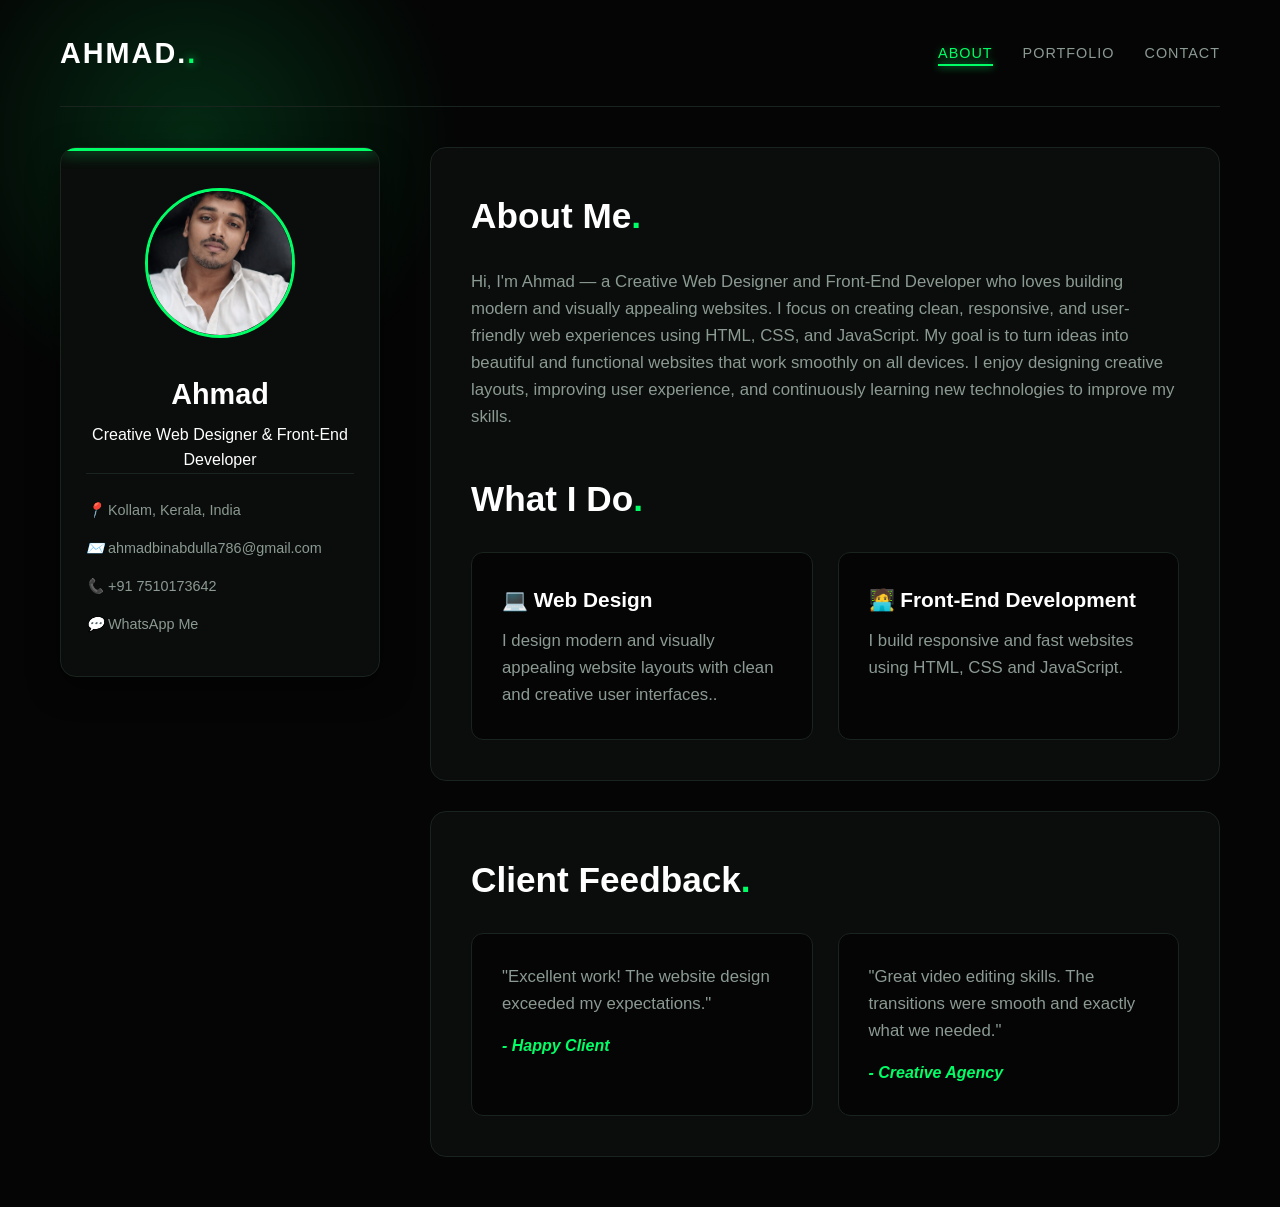
==== index.html @ 6a1d8a85 "Refactor index.html structure and content" ====
<!DOCTYPE html>
<html lang="en">
<head>
    <meta charset="UTF-8">
    <meta name="viewport" content="width=device-width, initial-scale=1.0">
    <title>Ahmadcv</title>
    <link rel="stylesheet" href="style.css">
</head>
<body>

    <div class="bg-glow"></div>

    <div class="container">
        <header class="top-bar">
            <div class="logo">
                <span class="logo-text">AHMAD.</span>
            </div>
            <nav>
                <ul class="nav-links">
                    <li><a href="#" class="tab-link active" onclick="openTab(event, 'about')">About</a></li>
                    <li><a href="#" class="tab-link" onclick="openTab(event, 'portfolio')">Portfolio</a></li>
                    <li><a href="#" class="tab-link" onclick="openTab(event, 'contact')">Contact</a></li>
                </ul>
            </nav>
        </header>

        <div class="main-layout">
            
            <aside class="left-sidebar">
                <div class="profile-card">
                    
                    <!-- പുതിയ ടോപ്പ് കണ്ടെയ്നർ (ഫോട്ടോ, പേര്, ബാഡ്ജ്, ബട്ടൺ എന്നിവ ഒന്നിച്ച്) -->
                    <div class="profile-header-flex">
                        <div class="profile-photo-shadow">
                            <img src="profile.png" alt="Muhammed Aslah" class="profile-img">
                        </div>
                        
                        <div class="profile-titles">
                            <h1>Ahmad</h1>
                            <!-- ചെറിയ കണ്ടെയ്നറിലുള്ള ജോലി വിവരണം -->
                            <span class="title-badge">Creative Web Designer & Front-End Developer</span>
                        </div>
                        
                        <!-- Mobile Toggle Button (Right Side) -->
                        <button class="toggle-contacts" onclick="toggleContacts()">
                            <span class="line"></span>
                            <span class="line"></span>
                            <span class="line"></span>
                        </button>
                    </div>

                    <div class="profile-details">
                        <div class="detail-item">
                            <i class="icon">📍</i> Kollam, Kerala, India
                        </div>
                        <div class="detail-item">
                            <i class="icon">✉️</i> <a href="mailto:ahmadbinabdulla786@gmail.com">ahmadbinabdulla786@gmail.com</a>
                        </div>
                        <div class="detail-item">
                            <i class="icon">📞</i> +91 7510173642
                        </div>
                        <div class="detail-item">
                            <i class="icon">💬</i> <a href="https://wa.me/917510173642" target="_blank">WhatsApp Me</a>
                        </div>
                    </div>
                </div>
            </aside>

            <main class="right-content">
                
                <div id="about" class="tab-content active-tab">
                    <section class="content-section">
                        <h2>About Me</h2>
                        <p>Hi, I'm Ahmad — a Creative Web Designer and Front-End Developer
who loves building modern and visually appealing websites.

I focus on creating clean, responsive, and user-friendly web
experiences using HTML, CSS, and JavaScript. My goal is to turn
ideas into beautiful and functional websites that work smoothly
on all devices.

I enjoy designing creative layouts, improving user experience,
and continuously learning new technologies to improve my skills.</p>
                        <h2 style="margin-top: 40px;">What I Do</h2>
                        <div class="grid-2">
                            <div class="card neon-border">
                                <h3>💻 Web Design</h3>
                                <p>I design modern and visually appealing website layouts
with clean and creative user interfaces..</p>
                            </div>
                            <div class="card neon-border">
                                <h3>🧑‍💻 Front-End Development</h3>
                                <p>I build responsive and fast websites using
HTML, CSS and JavaScript.</p>
                            </div>
                        </div>
                    </section>
                </div>

                <div id="portfolio" class="tab-content">
                    <section class="content-section">
                        <h2>My Projects</h2>
                        <div class="grid-2">
                            <div class="card project-card neon-border">
                                <img src="course.png" alt="CH DESIGN Preview" class="project-img">
                                <h3>IN OUT</h3>
                                <p>A complete online platform designed for selling video editing and design courses.</p>
                                <a href="https://in0ut.vercel.app" target="_blank" class="btn">View Live Project</a>
                            </div>
                            <div class="card project-card neon-border">
                                <img src="minhajwork.png" alt="Minhaj Preview" class="project-img">
                                <h3>Minhaj Portfolio</h3>
                                <p> A professional portfolio website for a visual content creator.</p>
                                <a href="https://minhajmadala.vercel.app" target="_blank" class="btn">View Live Project</a>
                            </div>
                        </div>
                    </section>
                </div>

                <div id="contact" class="tab-content">
                    <section class="content-section">
                        <h2>Let's Connect</h2>
                        <form action="https://formspree.io/f/xpqyqqza" method="POST" class="contact-form">
                            <input type="text" name="name" placeholder="Your Name" required>
                            <input type="email" name="email" placeholder="Your Email" required>
                            <textarea name="message" rows="4" placeholder="Your Message" required></textarea>
                            <button type="submit" class="submit-btn">Send Message</button>
                        </form>
                    </section>
                </div>

                <section id="testimonials" class="content-section" style="margin-top: 30px;">
                    <h2>Client Feedback</h2>
                    <div class="grid-2">
                        <div class="card dark-card">
                            <p>"Excellent work! The website design exceeded my expectations."</p>
                            <h4 class="client-name">- Happy Client</h4>
                        </div>
                        <div class="card dark-card">
                            <p>"Great video editing skills. The transitions were smooth and exactly what we needed."</p>
                            <h4 class="client-name">- Creative Agency</h4>
                        </div>
                    </div>
                </section>

            </main>
        </div>
    </div>

    <script src="script.js"></script>
</body>
</html>
---- style.css ----
:root {
    --bg-deep: #050505;        
    --bg-card: #0a0d0b;        
    --accent-green: #00ff66;   
    --accent-glow: rgba(0, 255, 102, 0.15); 
    --text-main: #ffffff;
    --text-muted: #8b9a92;     
    --border-color: #1a241e;   
}

* {
    margin: 0;
    padding: 0;
    box-sizing: border-box;
    font-family: 'Inter', 'Segoe UI', sans-serif;
}

body {
    background-color: var(--bg-deep);
    color: var(--text-main);
    line-height: 1.6;
    overflow-x: hidden;
    position: relative;
}

/* Background Ambient Glow */
.bg-glow {
    position: fixed;
    top: -20%;
    left: -10%;
    width: 50vw;
    height: 50vw;
    background: radial-gradient(circle, var(--accent-glow) 0%, transparent 60%);
    z-index: -1;
    pointer-events: none;
}

.container {
    max-width: 1200px;
    margin: auto;
    padding: 0 20px 50px;
}

/* Top Bar */
.top-bar {
    display: flex;
    justify-content: space-between;
    align-items: center;
    padding: 30px 0;
    border-bottom: 1px solid var(--border-color);
    margin-bottom: 40px;
}

.logo-text {
    font-size: 1.8rem;
    font-weight: 800;
    color: var(--text-main);
    letter-spacing: 2px;
}

.logo-text::after {
    content: '.';
    color: var(--accent-green);
    text-shadow: 0 0 10px var(--accent-green);
}

.nav-links {
    display: flex;
    gap: 30px;
    list-style: none;
}

.nav-links a {
    text-decoration: none;
    color: var(--text-muted);
    font-weight: 500;
    text-transform: uppercase;
    font-size: 0.9rem;
    letter-spacing: 1px;
    transition: all 0.3s ease;
    padding-bottom: 5px;
    position: relative;
}

.nav-links a::after {
    content: '';
    position: absolute;
    width: 0;
    height: 2px;
    bottom: 0;
    left: 0;
    background-color: var(--accent-green);
    transition: width 0.3s ease;
    box-shadow: 0 0 8px var(--accent-green);
}

.nav-links a:hover, .nav-links a.active {
    color: var(--accent-green);
    text-shadow: 0 0 8px rgba(0, 255, 102, 0.4);
}

.nav-links a.active::after {
    width: 100%;
}


.main-layout {
    display: grid;
    grid-template-columns: 320px 1fr;
    gap: 50px;
    align-items: start;
}


.left-sidebar {
    position: sticky;
    top: 30px;
}

.profile-card {
    background-color: var(--bg-card);
    padding: 40px 25px;
    border-radius: 16px;
    text-align: center;
    border: 1px solid var(--border-color);
    box-shadow: 0 10px 30px rgba(0,0,0,0.5);
    position: relative;
    overflow: hidden;
}

.profile-card::before {
    content: '';
    position: absolute;
    top: 0;
    left: 0;
    width: 100%;
    height: 3px;
    background: var(--accent-green);
    box-shadow: 0 0 15px var(--accent-green);
}

.profile-photo-shadow {
    position: relative;
    display: inline-block;
    margin-bottom: 25px;
}

.profile-photo-shadow::after {
    content: '';
    position: absolute;
    top: -5px; left: -5px; right: -5px; bottom: -5px;
    background: var(--accent-green);
    border-radius: 50%;
    z-index: -1;
    filter: blur(15px);
    opacity: 0.4;
}

.profile-img {
    width: 150px;
    height: 150px;
    border-radius: 50%;
    object-fit: cover;
    border: 3px solid var(--accent-green);
}

.profile-card h1 {
    font-size: 1.8rem;
    margin-bottom: 5px;
    color: var(--text-main);
}

.profile-card .title {
    color: var(--accent-green);
    font-size: 0.95rem;
    margin-bottom: 20px;
    letter-spacing: 1px;
}

.profile-details {
    display: flex;
    flex-direction: column;
    gap: 15px;
    font-size: 0.9rem;
    text-align: left;
    padding-top: 25px;
    border-top: 1px solid var(--border-color);
}

.detail-item {
    color: var(--text-muted);
}

.detail-item a {
    color: var(--text-muted);
    text-decoration: none;
    transition: 0.3s;
}

.detail-item a:hover {
    color: var(--accent-green);
}


.toggle-contacts {
    display: none; 
    background: transparent;
    border: 1px solid var(--border-color);
    padding: 8px 12px;
    border-radius: 8px;
    cursor: pointer;
    margin: 0 auto 10px auto;
    transition: 0.3s;
}

.toggle-contacts:hover {
    border-color: var(--accent-green);
}

.toggle-contacts .line {
    display: block;
    width: 25px;
    height: 3px;
    background-color: var(--accent-green);
    margin: 5px auto;
    transition: 0.3s;
}


.tab-content {
    display: none;
    animation: fadeSlideUp 0.6s cubic-bezier(0.16, 1, 0.3, 1);
}

.tab-content.active-tab {
    display: block;
}

@keyframes fadeSlideUp {
    from { opacity: 0; transform: translateY(20px); }
    to { opacity: 1; transform: translateY(0); }
}


.content-section {
    background-color: var(--bg-card);
    padding: 40px;
    border-radius: 16px;
    border: 1px solid var(--border-color);
}

.content-section h2 {
    font-size: 2.2rem;
    margin-bottom: 25px;
    color: var(--text-main);
}

.content-section h2::after {
    content: '.';
    color: var(--accent-green);
}

.content-section p {
    color: var(--text-muted);
    font-size: 1.05rem;
}


.grid-2 {
    display: grid;
    grid-template-columns: repeat(auto-fit, minmax(250px, 1fr));
    gap: 25px;
    margin-top: 20px;
}

.card {
    background: var(--bg-deep);
    padding: 30px;
    border-radius: 12px;
    border: 1px solid var(--border-color);
    transition: all 0.4s ease;
    position: relative;
}

.card:hover {
    transform: translateY(-5px);
    border-color: var(--accent-green);
    box-shadow: 0 10px 20px rgba(0, 255, 102, 0.05);
}

.card h3 {
    margin-bottom: 12px;
    color: var(--text-main);
    font-size: 1.3rem;
}

.btn {
    display: inline-block;
    margin-top: 20px;
    padding: 10px 20px;
    background: transparent;
    border: 1px solid var(--accent-green);
    color: var(--accent-green);
    text-decoration: none;
    border-radius: 4px;
    font-size: 0.9rem;
    font-weight: 600;
    text-transform: uppercase;
    transition: 0.3s;
}

.btn:hover {
    background: var(--accent-green);
    color: var(--bg-deep);
    box-shadow: 0 0 15px rgba(0, 255, 102, 0.4);
}

.client-name {
    margin-top: 15px;
    color: var(--accent-green);
    font-style: italic;
}


.contact-form input, .contact-form textarea {
    width: 100%;
    padding: 16px;
    margin-bottom: 20px;
    background: var(--bg-deep);
    border: 1px solid var(--border-color);
    color: var(--text-main);
    border-radius: 8px;
    outline: none;
    transition: 0.3s;
}

.contact-form input:focus, .contact-form textarea:focus {
    border-color: var(--accent-green);
    box-shadow: 0 0 10px rgba(0, 255, 102, 0.1);
}

.submit-btn {
    padding: 15px 30px;
    background: var(--accent-green);
    color: var(--bg-deep);
    border: none;
    border-radius: 4px;
    cursor: pointer;
    font-weight: 700;
    font-size: 1rem;
    text-transform: uppercase;
    transition: 0.3s;
}

.submit-btn:hover {
    background: #00d656;
    box-shadow: 0 0 20px rgba(0, 255, 102, 0.5);
}


.project-img {
    width: 100%;
    height: 200px;
    object-fit: cover; 
    border-radius: 8px; 
    margin-bottom: 15px;
    border: 1px solid var(--border-color);
    transition: transform 0.4s ease;
}

.project-card:hover .project-img {
    transform: scale(1.03);
}

.project-card {
    overflow: hidden;
}



@media (max-width: 900px) {
    .main-layout {
        grid-template-columns: 1fr; 
    }
    
    .left-sidebar {
        position: relative;
        top: 0;
        margin-bottom: 20px;
    }
    
    .top-bar {
        flex-direction: column;
        gap: 20px;
        text-align: center;
    }
    
    .nav-links {
        flex-wrap: wrap;
        justify-content: center;
        gap: 20px;
    }

    
    .toggle-contacts {
        display: block;
    }

    .profile-details {
        max-height: 0;
        overflow: hidden;
        opacity: 0;
        padding-top: 0;
        border-top: none;
        transition: all 0.5s ease-in-out;
    }

    .profile-details.show-details {
        max-height: 400px; 
        opacity: 1;
        padding-top: 25px;
        border-top: 1px solid var(--border-color);
    }
}

@media (max-width: 600px) {
    .container {
        padding: 0 15px 30px; 
    }

    .content-section {
        padding: 25px 20px; 
    }

    .content-section h2 {
        font-size: 1.8rem; 
    }

    .profile-card {
        padding: 30px 20px;
    }

    .profile-img {
        width: 120px; 
        height: 120px;
    }

    .card {
        padding: 20px; 
    }
    
    .submit-btn {
        width: 100%; 
    }
}
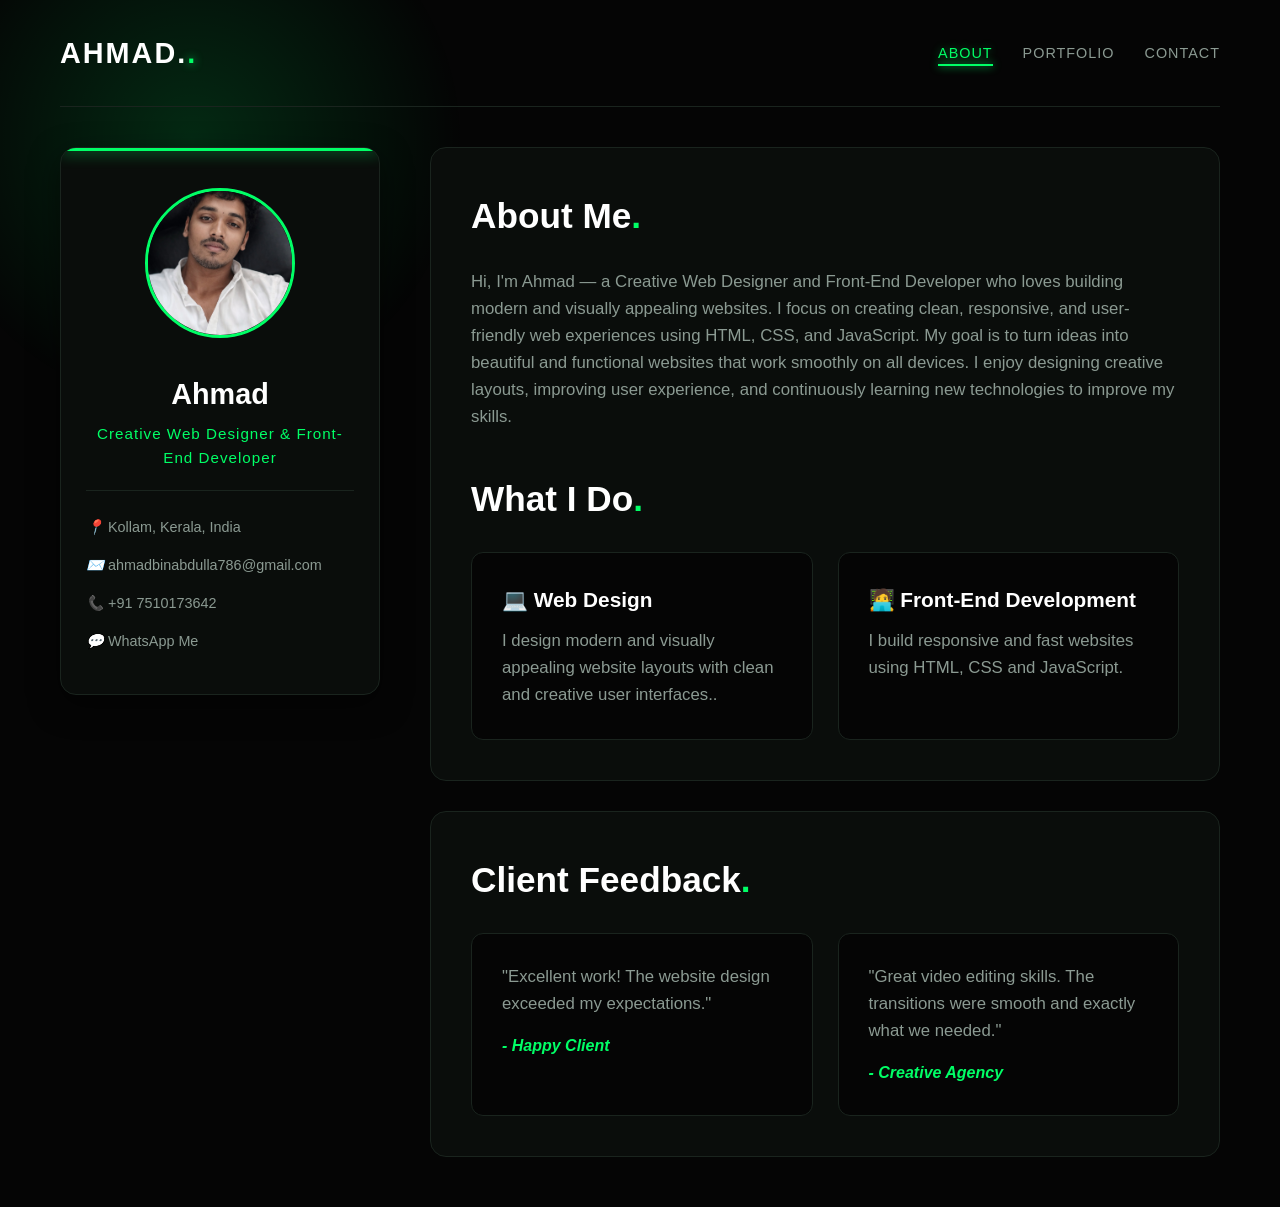
==== commit 6c997b33: "Update index.html" ====
--- a/index.html
+++ b/index.html
@@ -41,11 +41,9 @@
                             <span class="title-badge">Creative Web Designer & Front-End Developer</span>
                         </div>
                         
-                        <!-- Mobile Toggle Button (Right Side) -->
+                        <!-- Mobile Toggle Button (Arrow Icon) -->
                         <button class="toggle-contacts" onclick="toggleContacts()">
-                            <span class="line"></span>
-                            <span class="line"></span>
-                            <span class="line"></span>
+                            <span class="arrow">❯</span>
                         </button>
                     </div>
 
--- a/style.css
+++ b/style.css
@@ -1,4 +1,3 @@
-
 :root {
     --bg-deep: #050505;        
     --bg-card: #0a0d0b;        
@@ -104,14 +103,12 @@
     width: 100%;
 }
 
-
 .main-layout {
     display: grid;
     grid-template-columns: 320px 1fr;
     gap: 50px;
     align-items: start;
 }
-
 
 .left-sidebar {
     position: sticky;
@@ -140,6 +137,13 @@
     box-shadow: 0 0 15px var(--accent-green);
 }
 
+/* Desktop Flex Layout for Profile Header */
+.profile-header-flex {
+    display: flex;
+    flex-direction: column;
+    align-items: center;
+}
+
 .profile-photo-shadow {
     position: relative;
     display: inline-block;
@@ -165,17 +169,19 @@
     border: 3px solid var(--accent-green);
 }
 
-.profile-card h1 {
+.profile-titles h1 {
     font-size: 1.8rem;
     margin-bottom: 5px;
     color: var(--text-main);
 }
 
-.profile-card .title {
+/* Desktop Badge Style */
+.title-badge {
     color: var(--accent-green);
     font-size: 0.95rem;
     margin-bottom: 20px;
     letter-spacing: 1px;
+    display: block;
 }
 
 .profile-details {
@@ -202,7 +208,7 @@
     color: var(--accent-green);
 }
 
-
+/* Toggle Button - Hidden on Desktop */
 .toggle-contacts {
     display: none; 
     background: transparent;
@@ -223,10 +229,9 @@
     width: 25px;
     height: 3px;
     background-color: var(--accent-green);
-    margin: 5px auto;
+    margin: 4px auto;
     transition: 0.3s;
 }
-
 
 .tab-content {
     display: none;
@@ -241,7 +246,6 @@
     from { opacity: 0; transform: translateY(20px); }
     to { opacity: 1; transform: translateY(0); }
 }
-
 
 .content-section {
     background-color: var(--bg-card);
@@ -265,7 +269,6 @@
     color: var(--text-muted);
     font-size: 1.05rem;
 }
-
 
 .grid-2 {
     display: grid;
@@ -321,7 +324,6 @@
     color: var(--accent-green);
     font-style: italic;
 }
-
 
 .contact-form input, .contact-form textarea {
     width: 100%;
@@ -358,7 +360,6 @@
     box-shadow: 0 0 20px rgba(0, 255, 102, 0.5);
 }
 
-
 .project-img {
     width: 100%;
     height: 200px;
@@ -377,34 +378,113 @@
     overflow: hidden;
 }
 
-
+/* =========================================
+   📱 APP-LIKE MOBILE RESPONSIVE DESIGN
+   ========================================= */
 
 @media (max-width: 900px) {
+    
+    /* 1. ലോഗോ ഹൈഡ് ചെയ്യുക */
+    .top-bar .logo {
+        display: none; 
+    }
+    .top-bar {
+        padding: 0;
+        margin: 0;
+        border: none;
+    }
+
+    /* 2. നാവിഗേഷൻ മെനു സ്ക്രീനിന്റെ ഏറ്റവും താഴേക്ക് മാറ്റുക (Bottom App Bar) */
+    .nav-links {
+        position: fixed;
+        bottom: 0;
+        left: 0;
+        width: 100%;
+        background-color: rgba(10, 13, 11, 0.95); /* Semi-transparent background */
+        display: flex;
+        justify-content: space-around;
+        padding: 15px 10px;
+        margin: 0;
+        border-top: 1px solid var(--border-color);
+        box-shadow: 0 -5px 20px rgba(0,0,0,0.5);
+        z-index: 1000;
+        backdrop-filter: blur(10px);
+    }
+    
+    /* താഴെ മെനു വരുന്നത് കൊണ്ട് കണ്ടന്റിന് താഴെ ഗ്യാപ്പ് കൊടുക്കുന്നു */
+    body {
+        padding-bottom: 80px; 
+    }
+
     .main-layout {
         grid-template-columns: 1fr; 
+        gap: 20px;
     }
     
     .left-sidebar {
         position: relative;
         top: 0;
-        margin-bottom: 20px;
-    }
-    
-    .top-bar {
+    }
+
+    /* 3. പ്രൊഫൈൽ കാർഡ് മുകളിലെ ഒറ്റ കണ്ടെയ്നറായി മാറ്റുന്നു */
+    .profile-card {
+        padding: 15px;
+        margin-top: 15px;
+        border-radius: 12px;
+    }
+
+    /* ഫോട്ടോ, പേര്, ബട്ടൺ എന്നിവ ഒരൊറ്റ വരിയിൽ (Row) */
+    .profile-header-flex {
+        flex-direction: row;
+        justify-content: space-between;
+        align-items: center;
+        width: 100%;
+        text-align: left;
+    }
+
+    /* ഫോട്ടോ ഇടത് വശത്ത് ഒതുക്കാൻ */
+    .profile-photo-shadow {
+        margin-bottom: 0;
+        flex-shrink: 0;
+    }
+
+    .profile-img {
+        width: 60px; /* ചെറിയ ഫോട്ടോ */
+        height: 60px;
+        border-width: 2px;
+    }
+
+    /* പേരും ബാഡ്ജും നടുവിൽ കൊടുക്കാൻ */
+    .profile-titles {
+        flex-grow: 1;
+        padding: 0 15px;
+    }
+
+    .profile-titles h1 {
+        font-size: 1.2rem;
+        margin-bottom: 3px;
+    }
+
+    /* 4. ചെറിയ കണ്ടെയ്നറിലുള്ള ജോലി വിവരണം (Badge Box) */
+    .title-badge {
+        font-size: 0.65rem;
+        background: rgba(0, 255, 102, 0.1); /* ചെറിയ ബാക്ക്ഗ്രൗണ്ട് */
+        border: 1px solid rgba(0, 255, 102, 0.4);
+        padding: 4px 8px;
+        border-radius: 6px;
+        margin-bottom: 0;
+        display: inline-block;
+        line-height: 1.3;
+        color: var(--accent-green);
+    }
+
+    .toggle-contacts {
+        display: flex; 
         flex-direction: column;
-        gap: 20px;
-        text-align: center;
-    }
-    
-    .nav-links {
-        flex-wrap: wrap;
         justify-content: center;
-        gap: 20px;
-    }
-
-    
-    .toggle-contacts {
-        display: block;
+        align-items: center;
+        margin: 0;
+        flex-shrink: 0;
     }
 
     .profile-details {
@@ -419,8 +499,30 @@
     .profile-details.show-details {
         max-height: 400px; 
         opacity: 1;
-        padding-top: 25px;
+        padding-top: 20px;
+        margin-top: 15px;
         border-top: 1px solid var(--border-color);
+    }
+
+    
+    #portfolio .grid-2 {
+        display: flex;
+        flex-wrap: nowrap;
+        overflow-x: auto;
+        scroll-snap-type: x mandatory;
+        padding-bottom: 15px;
+        gap: 15px;
+        scrollbar-width: none; 
+    }
+    
+    #portfolio .grid-2::-webkit-scrollbar {
+        display: none; 
+    }
+    
+    #portfolio .card.project-card {
+        flex: 0 0 85%; 
+        scroll-snap-align: center;
+        margin: 0; 
     }
 }
 
@@ -428,29 +530,10 @@
     .container {
         padding: 0 15px 30px; 
     }
-
     .content-section {
         padding: 25px 20px; 
     }
-
     .content-section h2 {
         font-size: 1.8rem; 
     }
-
-    .profile-card {
-        padding: 30px 20px;
-    }
-
-    .profile-img {
-        width: 120px; 
-        height: 120px;
-    }
-
-    .card {
-        padding: 20px; 
-    }
-    
-    .submit-btn {
-        width: 100%; 
-    }
-}+}
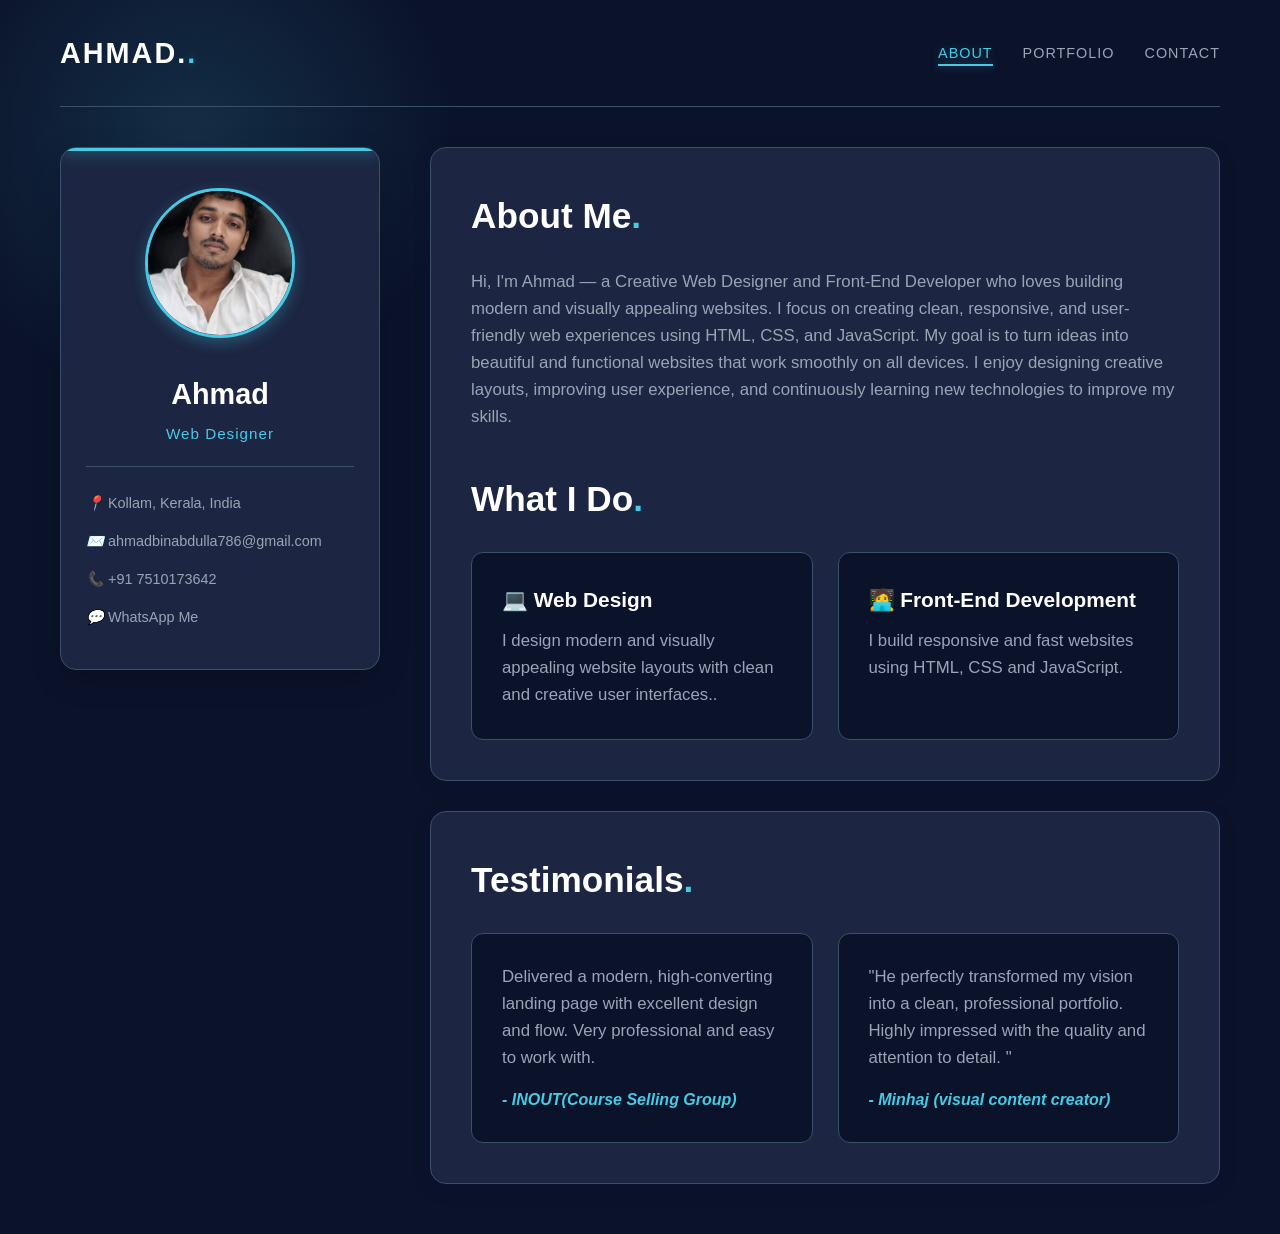
==== commit 01a93c80: "Fix HTML structure and update testimonials section" ====
--- a/index.html
+++ b/index.html
@@ -29,7 +29,6 @@
             <aside class="left-sidebar">
                 <div class="profile-card">
                     
-                    <!-- പുതിയ ടോപ്പ് കണ്ടെയ്നർ (ഫോട്ടോ, പേര്, ബാഡ്ജ്, ബട്ടൺ എന്നിവ ഒന്നിച്ച്) -->
                     <div class="profile-header-flex">
                         <div class="profile-photo-shadow">
                             <img src="profile.png" alt="Muhammed Aslah" class="profile-img">
@@ -37,11 +36,11 @@
                         
                         <div class="profile-titles">
                             <h1>Ahmad</h1>
-                            <!-- ചെറിയ കണ്ടെയ്നറിലുള്ള ജോലി വിവരണം -->
-                            <span class="title-badge">Creative Web Designer & Front-End Developer</span>
+                            
+                            <span class="title-badge"> Web Designer</span>
                         </div>
                         
-                        <!-- Mobile Toggle Button (Arrow Icon) -->
+                        
                         <button class="toggle-contacts" onclick="toggleContacts()">
                             <span class="arrow">❯</span>
                         </button>
@@ -128,15 +127,17 @@
                 </div>
 
                 <section id="testimonials" class="content-section" style="margin-top: 30px;">
-                    <h2>Client Feedback</h2>
+                    <h2>Testimonials</h2>
                     <div class="grid-2">
                         <div class="card dark-card">
-                            <p>"Excellent work! The website design exceeded my expectations."</p>
-                            <h4 class="client-name">- Happy Client</h4>
+                            <p> Delivered a modern, high-converting landing page with excellent design and flow. Very professional and easy to work with.
+</p>
+                            <h4 class="client-name">- INOUT(Course Selling Group) </h4>
                         </div>
                         <div class="card dark-card">
-                            <p>"Great video editing skills. The transitions were smooth and exactly what we needed."</p>
-                            <h4 class="client-name">- Creative Agency</h4>
+                            <p>"He perfectly transformed my vision into a clean, professional portfolio. Highly impressed with the quality and attention to detail.
+"</p>
+                            <h4 class="client-name">- Minhaj (visual content creator)</h4>
                         </div>
                     </div>
                 </section>
--- a/style.css
+++ b/style.css
@@ -1,11 +1,12 @@
+/* Premium Midnight Blue & Aqua Theme */
 :root {
-    --bg-deep: #050505;        
-    --bg-card: #0a0d0b;        
-    --accent-green: #00ff66;   
-    --accent-glow: rgba(0, 255, 102, 0.15); 
-    --text-main: #ffffff;
-    --text-muted: #8b9a92;     
-    --border-color: #1a241e;   
+    --bg-deep: #0B132B;        /* Very Dark Blue Background */
+    --bg-card: #1C2541;        /* Slightly lighter blue for cards */
+    --accent-color: #48CAE4;   /* Bright Aqua Blue for highlights */
+    --accent-glow: rgba(72, 202, 228, 0.15); /* Soft Aqua Glow */
+    --text-main: #FFFFFF;      /* Pure White Text */
+    --text-muted: #9BA4B5;     /* Lighter Blue-Grey for paragraphs */
+    --border-color: #3A506B;   /* Professional Blue Border */
 }
 
 * {
@@ -60,8 +61,8 @@
 
 .logo-text::after {
     content: '.';
-    color: var(--accent-green);
-    text-shadow: 0 0 10px var(--accent-green);
+    color: var(--accent-color);
+    text-shadow: 0 0 10px rgba(72, 202, 228, 0.4);
 }
 
 .nav-links {
@@ -89,14 +90,14 @@
     height: 2px;
     bottom: 0;
     left: 0;
-    background-color: var(--accent-green);
+    background-color: var(--accent-color);
     transition: width 0.3s ease;
-    box-shadow: 0 0 8px var(--accent-green);
+    box-shadow: 0 0 8px rgba(72, 202, 228, 0.5);
 }
 
 .nav-links a:hover, .nav-links a.active {
-    color: var(--accent-green);
-    text-shadow: 0 0 8px rgba(0, 255, 102, 0.4);
+    color: var(--accent-color);
+    text-shadow: 0 0 8px rgba(72, 202, 228, 0.3);
 }
 
 .nav-links a.active::after {
@@ -121,7 +122,7 @@
     border-radius: 16px;
     text-align: center;
     border: 1px solid var(--border-color);
-    box-shadow: 0 10px 30px rgba(0,0,0,0.5);
+    box-shadow: 0 10px 30px rgba(0,0,0,0.2); 
     position: relative;
     overflow: hidden;
 }
@@ -133,8 +134,8 @@
     left: 0;
     width: 100%;
     height: 3px;
-    background: var(--accent-green);
-    box-shadow: 0 0 15px var(--accent-green);
+    background: var(--accent-color);
+    box-shadow: 0 0 15px var(--accent-color);
 }
 
 /* Desktop Flex Layout for Profile Header */
@@ -154,11 +155,11 @@
     content: '';
     position: absolute;
     top: -5px; left: -5px; right: -5px; bottom: -5px;
-    background: var(--accent-green);
+    background: var(--accent-color);
     border-radius: 50%;
     z-index: -1;
     filter: blur(15px);
-    opacity: 0.4;
+    opacity: 0.3;
 }
 
 .profile-img {
@@ -166,7 +167,8 @@
     height: 150px;
     border-radius: 50%;
     object-fit: cover;
-    border: 3px solid var(--accent-green);
+    border: 3px solid var(--accent-color); 
+    box-shadow: 0 5px 15px rgba(72, 202, 228, 0.3);
 }
 
 .profile-titles h1 {
@@ -177,11 +179,12 @@
 
 /* Desktop Badge Style */
 .title-badge {
-    color: var(--accent-green);
+    color: var(--accent-color);
     font-size: 0.95rem;
     margin-bottom: 20px;
     letter-spacing: 1px;
     display: block;
+    font-weight: 500;
 }
 
 .profile-details {
@@ -205,13 +208,13 @@
 }
 
 .detail-item a:hover {
-    color: var(--accent-green);
+    color: var(--accent-color);
 }
 
 /* Toggle Button - Hidden on Desktop */
 .toggle-contacts {
     display: none; 
-    background: transparent;
+    background: var(--bg-deep);
     border: 1px solid var(--border-color);
     padding: 8px 12px;
     border-radius: 8px;
@@ -221,16 +224,24 @@
 }
 
 .toggle-contacts:hover {
-    border-color: var(--accent-green);
-}
-
-.toggle-contacts .line {
+    border-color: var(--accent-color);
+    background: var(--bg-card);
+}
+
+/* Arrow Icon Design */
+.toggle-contacts .arrow {
+    color: var(--accent-color);
+    font-size: 1.2rem;
+    font-weight: bold;
     display: block;
-    width: 25px;
-    height: 3px;
-    background-color: var(--accent-green);
-    margin: 4px auto;
-    transition: 0.3s;
+    line-height: 1;
+    transition: transform 0.3s ease; 
+}
+
+/* Arrow rotation on toggle */
+.profile-details.show-details ~ * .arrow, 
+.profile-card:has(.show-details) .arrow {
+    transform: rotate(90deg);
 }
 
 .tab-content {
@@ -252,6 +263,7 @@
     padding: 40px;
     border-radius: 16px;
     border: 1px solid var(--border-color);
+    box-shadow: 0 5px 20px rgba(0,0,0,0.1);
 }
 
 .content-section h2 {
@@ -262,7 +274,7 @@
 
 .content-section h2::after {
     content: '.';
-    color: var(--accent-green);
+    color: var(--accent-color);
 }
 
 .content-section p {
@@ -288,8 +300,8 @@
 
 .card:hover {
     transform: translateY(-5px);
-    border-color: var(--accent-green);
-    box-shadow: 0 10px 20px rgba(0, 255, 102, 0.05);
+    border-color: var(--accent-color);
+    box-shadow: 0 10px 20px rgba(72, 202, 228, 0.1); 
 }
 
 .card h3 {
@@ -303,8 +315,8 @@
     margin-top: 20px;
     padding: 10px 20px;
     background: transparent;
-    border: 1px solid var(--accent-green);
-    color: var(--accent-green);
+    border: 1px solid var(--accent-color);
+    color: var(--accent-color);
     text-decoration: none;
     border-radius: 4px;
     font-size: 0.9rem;
@@ -314,14 +326,14 @@
 }
 
 .btn:hover {
-    background: var(--accent-green);
-    color: var(--bg-deep);
-    box-shadow: 0 0 15px rgba(0, 255, 102, 0.4);
+    background: var(--accent-color);
+    color: var(--bg-deep); 
+    box-shadow: 0 5px 15px rgba(72, 202, 228, 0.4);
 }
 
 .client-name {
     margin-top: 15px;
-    color: var(--accent-green);
+    color: var(--accent-color);
     font-style: italic;
 }
 
@@ -338,13 +350,17 @@
 }
 
 .contact-form input:focus, .contact-form textarea:focus {
-    border-color: var(--accent-green);
-    box-shadow: 0 0 10px rgba(0, 255, 102, 0.1);
+    border-color: var(--accent-color);
+    box-shadow: 0 0 0 3px rgba(72, 202, 228, 0.15); 
+}
+
+.contact-form input::placeholder, .contact-form textarea::placeholder {
+    color: #6c7a9c; 
 }
 
 .submit-btn {
     padding: 15px 30px;
-    background: var(--accent-green);
+    background: var(--accent-color);
     color: var(--bg-deep);
     border: none;
     border-radius: 4px;
@@ -356,8 +372,8 @@
 }
 
 .submit-btn:hover {
-    background: #00d656;
-    box-shadow: 0 0 20px rgba(0, 255, 102, 0.5);
+    background: #3ab2c9; 
+    box-shadow: 0 5px 15px rgba(72, 202, 228, 0.4);
 }
 
 .project-img {
@@ -384,7 +400,6 @@
 
 @media (max-width: 900px) {
     
-    /* 1. ലോഗോ ഹൈഡ് ചെയ്യുക */
     .top-bar .logo {
         display: none; 
     }
@@ -394,24 +409,23 @@
         border: none;
     }
 
-    /* 2. നാവിഗേഷൻ മെനു സ്ക്രീനിന്റെ ഏറ്റവും താഴേക്ക് മാറ്റുക (Bottom App Bar) */
+    /* Mobile Bottom Nav - Dark Blue Background */
     .nav-links {
         position: fixed;
         bottom: 0;
         left: 0;
         width: 100%;
-        background-color: rgba(10, 13, 11, 0.95); /* Semi-transparent background */
+        background-color: rgba(11, 19, 43, 0.95); 
         display: flex;
         justify-content: space-around;
         padding: 15px 10px;
         margin: 0;
         border-top: 1px solid var(--border-color);
-        box-shadow: 0 -5px 20px rgba(0,0,0,0.5);
+        box-shadow: 0 -5px 20px rgba(0,0,0,0.2); 
         z-index: 1000;
         backdrop-filter: blur(10px);
     }
     
-    /* താഴെ മെനു വരുന്നത് കൊണ്ട് കണ്ടന്റിന് താഴെ ഗ്യാപ്പ് കൊടുക്കുന്നു */
     body {
         padding-bottom: 80px; 
     }
@@ -426,14 +440,12 @@
         top: 0;
     }
 
-    /* 3. പ്രൊഫൈൽ കാർഡ് മുകളിലെ ഒറ്റ കണ്ടെയ്നറായി മാറ്റുന്നു */
     .profile-card {
         padding: 15px;
         margin-top: 15px;
         border-radius: 12px;
     }
 
-    /* ഫോട്ടോ, പേര്, ബട്ടൺ എന്നിവ ഒരൊറ്റ വരിയിൽ (Row) */
     .profile-header-flex {
         flex-direction: row;
         justify-content: space-between;
@@ -442,19 +454,17 @@
         text-align: left;
     }
 
-    /* ഫോട്ടോ ഇടത് വശത്ത് ഒതുക്കാൻ */
     .profile-photo-shadow {
         margin-bottom: 0;
         flex-shrink: 0;
     }
 
     .profile-img {
-        width: 60px; /* ചെറിയ ഫോട്ടോ */
+        width: 60px; 
         height: 60px;
         border-width: 2px;
     }
 
-    /* പേരും ബാഡ്ജും നടുവിൽ കൊടുക്കാൻ */
     .profile-titles {
         flex-grow: 1;
         padding: 0 15px;
@@ -465,17 +475,18 @@
         margin-bottom: 3px;
     }
 
-    /* 4. ചെറിയ കണ്ടെയ്നറിലുള്ള ജോലി വിവരണം (Badge Box) */
+    /* Small badge for dark theme */
     .title-badge {
         font-size: 0.65rem;
-        background: rgba(0, 255, 102, 0.1); /* ചെറിയ ബാക്ക്ഗ്രൗണ്ട് */
-        border: 1px solid rgba(0, 255, 102, 0.4);
+        background: rgba(72, 202, 228, 0.1); 
+        border: 1px solid rgba(72, 202, 228, 0.3);
         padding: 4px 8px;
         border-radius: 6px;
         margin-bottom: 0;
         display: inline-block;
         line-height: 1.3;
-        color: var(--accent-green);
+        color: var(--accent-color);
+        font-weight: 600;
     }
 
     .toggle-contacts {
@@ -485,6 +496,7 @@
         align-items: center;
         margin: 0;
         flex-shrink: 0;
+        padding: 8px 15px; 
     }
 
     .profile-details {
@@ -504,7 +516,7 @@
         border-top: 1px solid var(--border-color);
     }
 
-    
+    /* HORIZONTAL SCROLL FOR PROJECTS */
     #portfolio .grid-2 {
         display: flex;
         flex-wrap: nowrap;
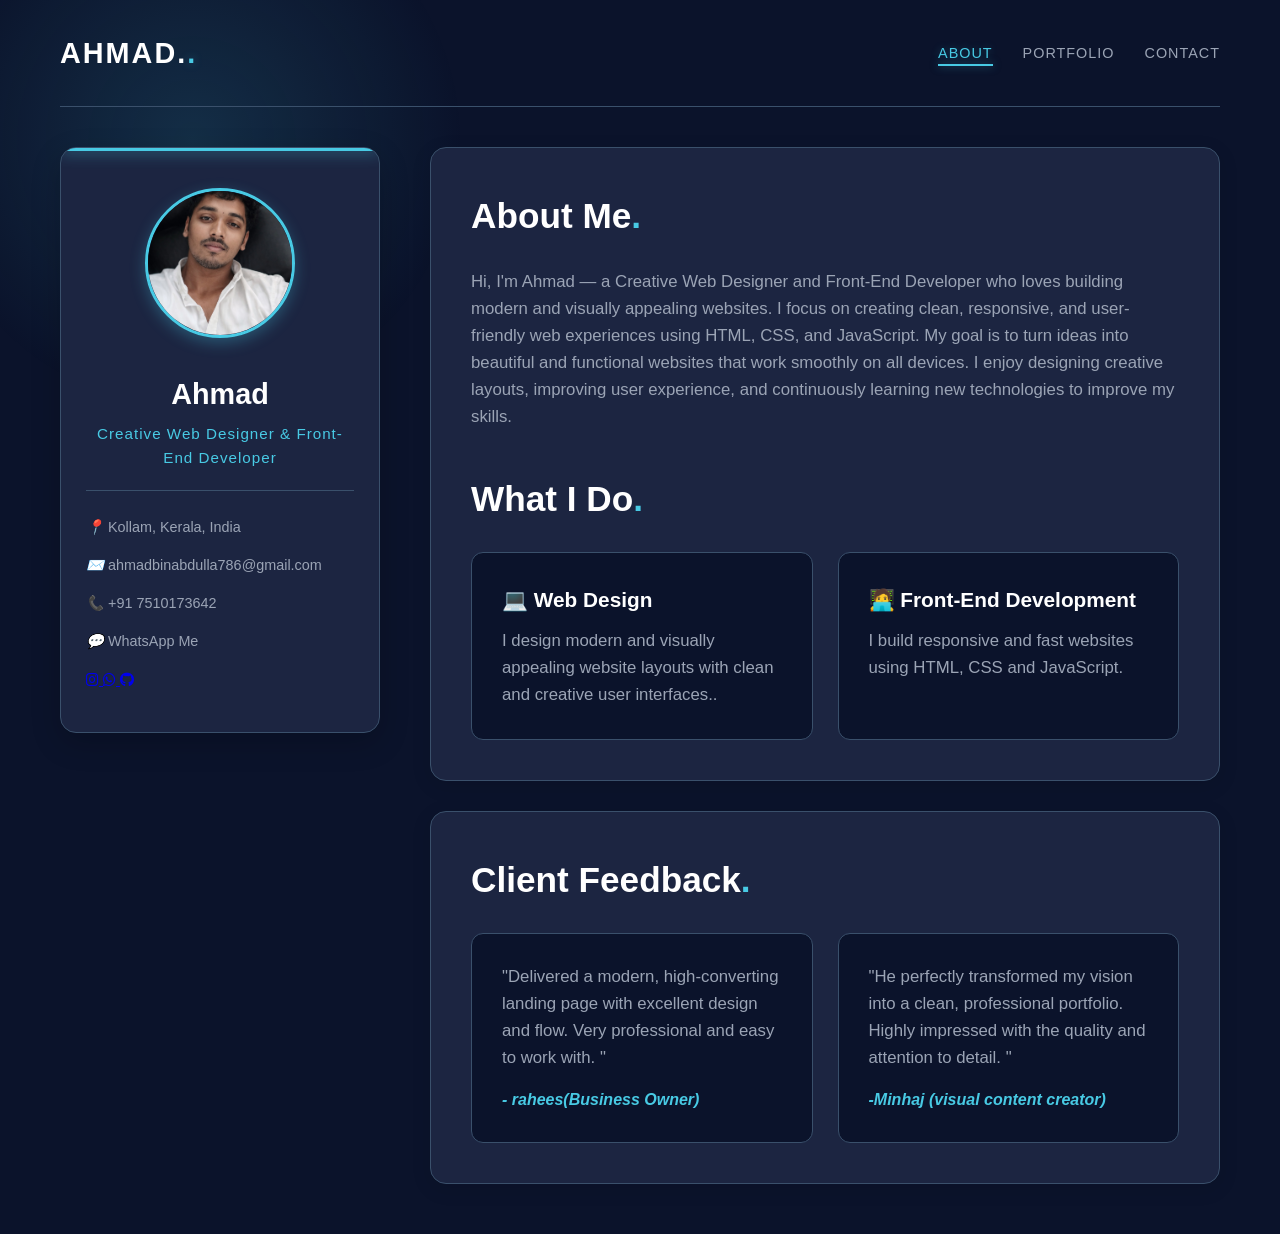
==== commit d6ac4c4a: "Enhance index.html with FontAwesome and client feedback Added FontAwesome icons for social media lin" ====
--- a/index.html
+++ b/index.html
@@ -5,6 +5,9 @@
     <meta name="viewport" content="width=device-width, initial-scale=1.0">
     <title>Ahmadcv</title>
     <link rel="stylesheet" href="style.css">
+    
+    <!-- FontAwesome Icons Link (ഇതാണ് ഐക്കണുകൾ വരാൻ സഹായിക്കുന്നത്) -->
+    <link rel="stylesheet" href="https://cdnjs.cloudflare.com/ajax/libs/font-awesome/6.4.0/css/all.min.css">
 </head>
 <body>
 
@@ -31,15 +34,13 @@
                     
                     <div class="profile-header-flex">
                         <div class="profile-photo-shadow">
-                            <img src="profile.png" alt="Muhammed Aslah" class="profile-img">
+                            <img src="profile.png" alt="Ahmad" class="profile-img">
                         </div>
                         
                         <div class="profile-titles">
                             <h1>Ahmad</h1>
-                            
-                            <span class="title-badge"> Web Designer</span>
+                            <span class="title-badge">Creative Web Designer & Front-End Developer</span>
                         </div>
-                        
                         
                         <button class="toggle-contacts" onclick="toggleContacts()">
                             <span class="arrow">❯</span>
@@ -58,6 +59,19 @@
                         </div>
                         <div class="detail-item">
                             <i class="icon">💬</i> <a href="https://wa.me/917510173642" target="_blank">WhatsApp Me</a>
+                        </div>
+                        
+                        <!-- പുതിയ Circular Social Media Icons -->
+                        <div class="social-links">
+                            <a href="#" target="_blank" class="social-icon" title="Instagram">
+                                <i class="fab fa-instagram"></i>
+                            </a>
+                            <a href="https://wa.me/917510173642" target="_blank" class="social-icon" title="WhatsApp">
+                                <i class="fab fa-whatsapp"></i>
+                            </a>
+                            <a href="#" target="_blank" class="social-icon" title="GitHub">
+                                <i class="fab fa-github"></i>
+                            </a>
                         </div>
                     </div>
                 </div>
@@ -127,17 +141,17 @@
                 </div>
 
                 <section id="testimonials" class="content-section" style="margin-top: 30px;">
-                    <h2>Testimonials</h2>
+                    <h2>Client Feedback</h2>
                     <div class="grid-2">
                         <div class="card dark-card">
-                            <p> Delivered a modern, high-converting landing page with excellent design and flow. Very professional and easy to work with.
-</p>
-                            <h4 class="client-name">- INOUT(Course Selling Group) </h4>
+                            <p>"Delivered a modern, high-converting landing page with excellent design and flow. Very professional and easy to work with.
+"</p>
+                            <h4 class="client-name">- rahees(Business Owner)</h4>
                         </div>
                         <div class="card dark-card">
                             <p>"He perfectly transformed my vision into a clean, professional portfolio. Highly impressed with the quality and attention to detail.
 "</p>
-                            <h4 class="client-name">- Minhaj (visual content creator)</h4>
+                            <h4 class="client-name">-Minhaj (visual content creator)</h4>
                         </div>
                     </div>
                 </section>
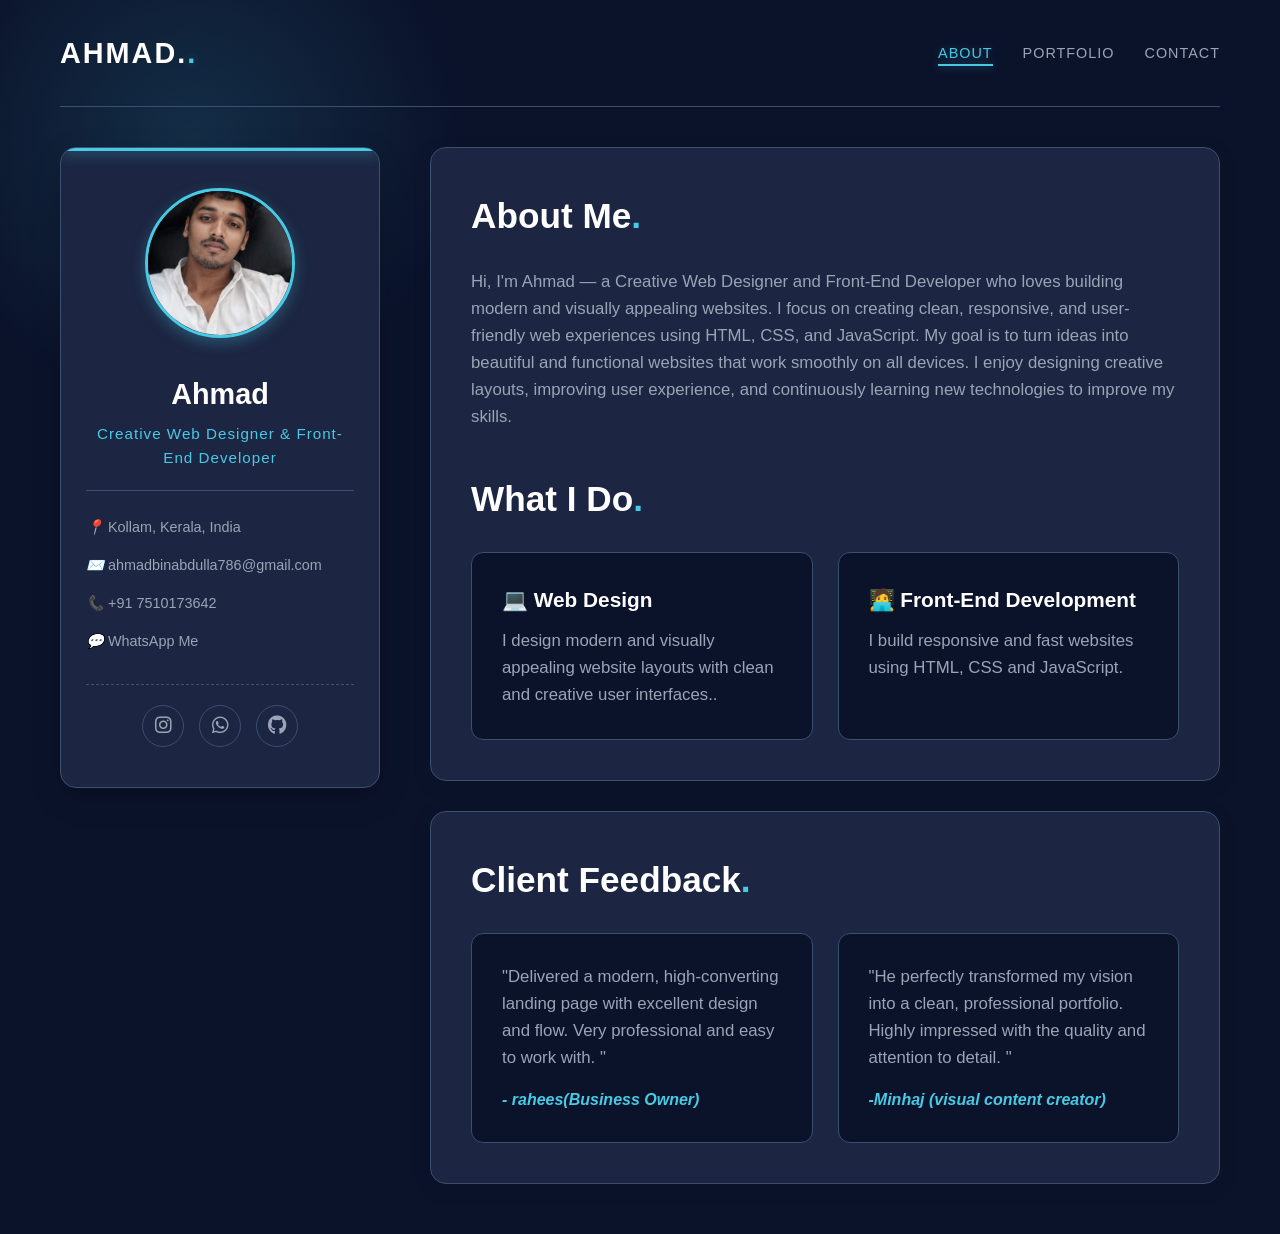
==== commit 221ef204: "Fix HTML encoding issues in index.html" ====
--- a/index.html
+++ b/index.html
@@ -63,13 +63,13 @@
                         
                         <!-- പുതിയ Circular Social Media Icons -->
                         <div class="social-links">
-                            <a href="#" target="_blank" class="social-icon" title="Instagram">
+                            <a href="https://www.instagram.com/ahhmddd._?igsh=aXM5dGczaDRpajFi" target="_blank" class="social-icon" title="Instagram">
                                 <i class="fab fa-instagram"></i>
                             </a>
                             <a href="https://wa.me/917510173642" target="_blank" class="social-icon" title="WhatsApp">
                                 <i class="fab fa-whatsapp"></i>
                             </a>
-                            <a href="#" target="_blank" class="social-icon" title="GitHub">
+                            <a href="https://github.com/ahmad-kl" target="_blank" class="social-icon" title="GitHub">
                                 <i class="fab fa-github"></i>
                             </a>
                         </div>
--- a/style.css
+++ b/style.css
@@ -22,6 +22,12 @@
     line-height: 1.6;
     overflow-x: hidden;
     position: relative;
+}
+
+/* Page Load Animation 🪄 */
+@keyframes pageLoad {
+    from { opacity: 0; transform: translateY(30px); }
+    to { opacity: 1; transform: translateY(0); }
 }
 
 /* Background Ambient Glow */
@@ -104,11 +110,13 @@
     width: 100%;
 }
 
+/* Applying Page Load Animation here */
 .main-layout {
     display: grid;
     grid-template-columns: 320px 1fr;
     gap: 50px;
     align-items: start;
+    animation: pageLoad 0.8s cubic-bezier(0.16, 1, 0.3, 1) forwards;
 }
 
 .left-sidebar {
@@ -209,6 +217,41 @@
 
 .detail-item a:hover {
     color: var(--accent-color);
+}
+
+/* =========================================
+   Social Links Styles (Circular Outline) 🔗 
+   ========================================= */
+.social-links {
+    display: flex;
+    justify-content: center; /* ഐക്കണുകൾ നടുവിൽ നിൽക്കാൻ */
+    gap: 15px;
+    margin-top: 15px;
+    padding-top: 20px;
+    border-top: 1px dashed var(--border-color);
+}
+
+.social-icon {
+    color: var(--text-muted);
+    text-decoration: none;
+    font-size: 1.2rem;
+    width: 42px; /* വട്ടത്തിന്റെ വീതി */
+    height: 42px; /* വട്ടത്തിന്റെ ഉയരം */
+    display: flex;
+    align-items: center;
+    justify-content: center;
+    border: 1px solid var(--border-color); /* ചുറ്റുമുള്ള വര */
+    border-radius: 50%; /* പൂർണ്ണമായ വട്ടം ആക്കാൻ */
+    transition: all 0.3s ease;
+}
+
+/* ഐക്കണിൽ മൗസ് വെക്കുമ്പോഴുള്ള മാറ്റം (Hover) */
+.social-icon:hover {
+    color: var(--bg-deep); /* ഐക്കൺ ഡാർക്ക് ആകും */
+    background-color: var(--accent-color); /* ഉള്ളിൽ അക്വാ ബ്ലൂ നിറം വരും */
+    border-color: var(--accent-color);
+    transform: translateY(-3px); /* ചെറുതായി മുകളിലേക്ക് പൊങ്ങും */
+    box-shadow: 0 5px 15px rgba(72, 202, 228, 0.4);
 }
 
 /* Toggle Button - Hidden on Desktop */
@@ -425,6 +468,36 @@
         z-index: 1000;
         backdrop-filter: blur(10px);
     }
+
+    /* Mobile Menu Dot Indicator 📱 */
+    .nav-links a {
+        display: flex;
+        flex-direction: column;
+        align-items: center;
+        gap: 5px;
+        font-size: 0.8rem;
+    }
+
+    .nav-links a::after {
+        content: '';
+        position: static;
+        width: 5px;
+        height: 5px;
+        border-radius: 50%;
+        background-color: transparent;
+        transition: 0.3s;
+        box-shadow: none;
+    }
+
+    .nav-links a.active {
+        color: var(--accent-color);
+        font-weight: 700;
+    }
+
+    .nav-links a.active::after {
+        background-color: var(--accent-color);
+        width: 5px; /* Keeps the dot size */
+    }
     
     body {
         padding-bottom: 80px; 
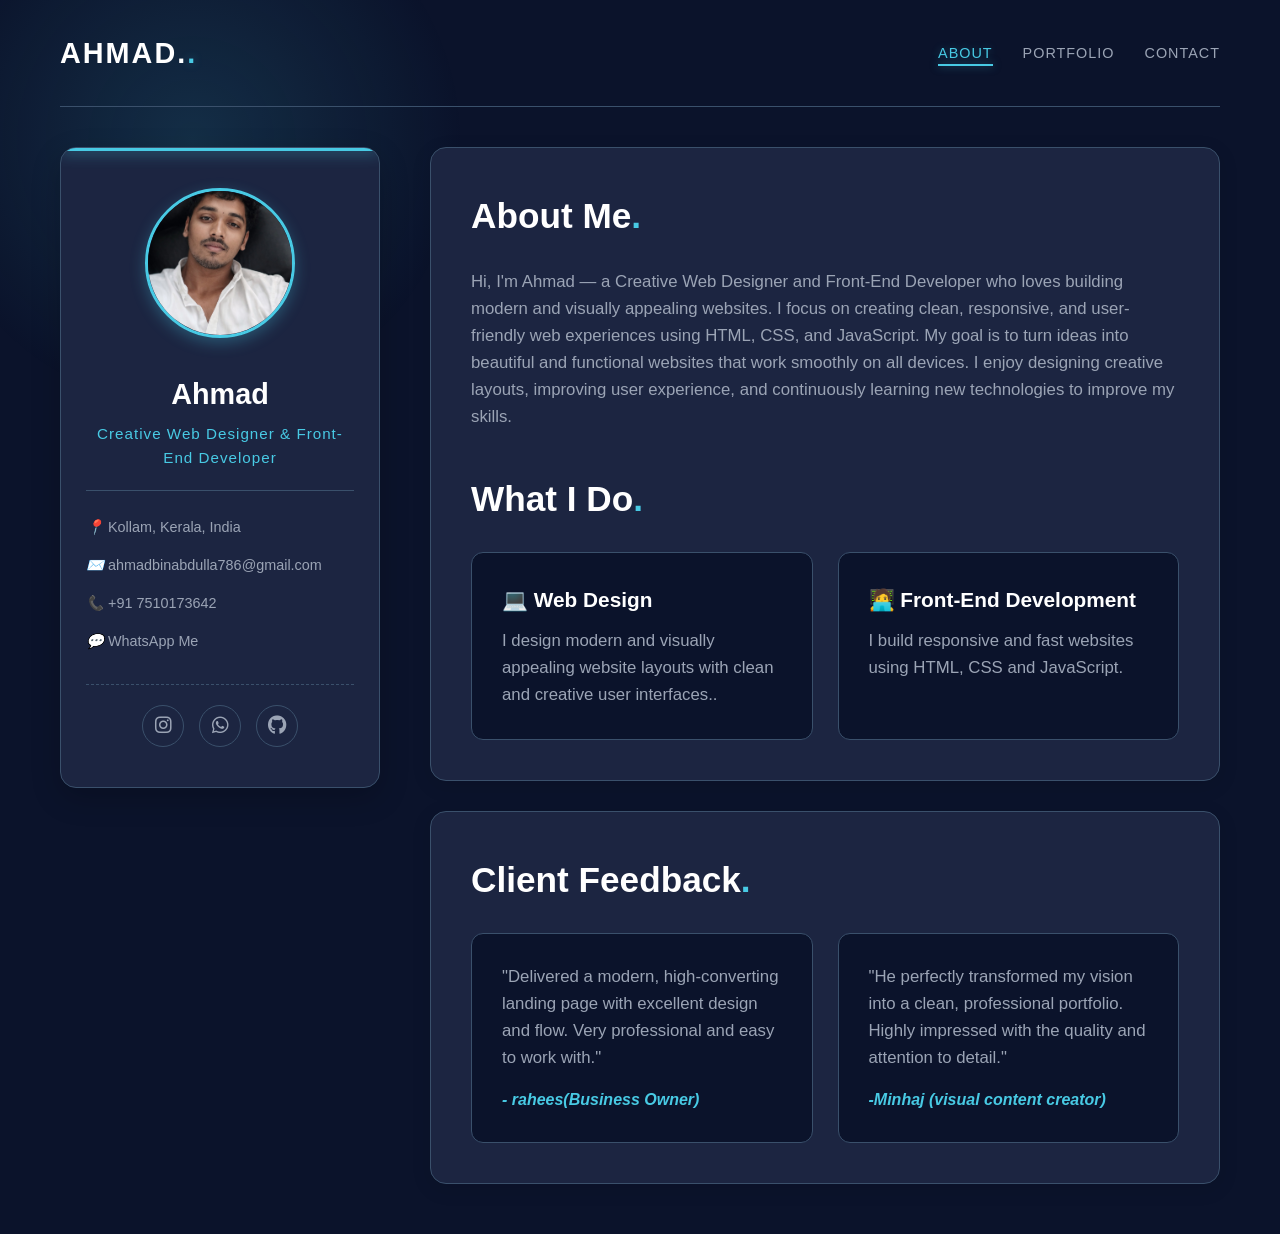
==== commit d97f357d: "Fix HTML structure and update content" ====
--- a/index.html
+++ b/index.html
@@ -6,7 +6,6 @@
     <title>Ahmadcv</title>
     <link rel="stylesheet" href="style.css">
     
-    <!-- FontAwesome Icons Link (ഇതാണ് ഐക്കണുകൾ വരാൻ സഹായിക്കുന്നത്) -->
     <link rel="stylesheet" href="https://cdnjs.cloudflare.com/ajax/libs/font-awesome/6.4.0/css/all.min.css">
 </head>
 <body>
@@ -61,7 +60,6 @@
                             <i class="icon">💬</i> <a href="https://wa.me/917510173642" target="_blank">WhatsApp Me</a>
                         </div>
                         
-                        <!-- പുതിയ Circular Social Media Icons -->
                         <div class="social-links">
                             <a href="https://www.instagram.com/ahhmddd._?igsh=aXM5dGczaDRpajFi" target="_blank" class="social-icon" title="Instagram">
                                 <i class="fab fa-instagram"></i>
@@ -111,27 +109,37 @@
                 <div id="portfolio" class="tab-content">
                     <section class="content-section">
                         <h2>My Projects</h2>
+                        
                         <div class="grid-2">
+                            
                             <div class="card project-card neon-border">
                                 <img src="course.png" alt="CH DESIGN Preview" class="project-img">
                                 <h3>IN OUT</h3>
                                 <p>A complete online platform designed for selling video editing and design courses.</p>
                                 <a href="https://in0ut.vercel.app" target="_blank" class="btn">View Live Project</a>
                             </div>
+                            
                             <div class="card project-card neon-border">
                                 <img src="minhajwork.png" alt="Minhaj Preview" class="project-img">
                                 <h3>Minhaj Portfolio</h3>
                                 <p> A professional portfolio website for a visual content creator.</p>
                                 <a href="https://minhajmadala.vercel.app" target="_blank" class="btn">View Live Project</a>
                             </div>
-                        </div>
-                    </section>
+
+                            <div class="card project-card neon-border">
+                                <img src="zynexdesignz.png" alt="Project 3" class="project-img">
+                                <h3>NEW PROJECT</h3>
+                                <p>Puthiya projectinte details ivide add cheyyuka...</p>
+                                <a href="https://zynexdesignz.vercel.app" target="_blank" class="btn">VIEW LIVE PROJECT</a>
+                            </div>
+
+                        </div> </section>
                 </div>
 
                 <div id="contact" class="tab-content">
                     <section class="content-section">
                         <h2>Let's Connect</h2>
-                        <form action="https://formspree.io/f/xpqyqqza" method="POST" class="contact-form">
+                        <form action="mailto:ahmadbinabdulla786@gmail.com" method="POST" enctype="text/plain" class="contact-form">
                             <input type="text" name="name" placeholder="Your Name" required>
                             <input type="email" name="email" placeholder="Your Email" required>
                             <textarea name="message" rows="4" placeholder="Your Message" required></textarea>
@@ -144,13 +152,11 @@
                     <h2>Client Feedback</h2>
                     <div class="grid-2">
                         <div class="card dark-card">
-                            <p>"Delivered a modern, high-converting landing page with excellent design and flow. Very professional and easy to work with.
-"</p>
+                            <p>"Delivered a modern, high-converting landing page with excellent design and flow. Very professional and easy to work with."</p>
                             <h4 class="client-name">- rahees(Business Owner)</h4>
                         </div>
                         <div class="card dark-card">
-                            <p>"He perfectly transformed my vision into a clean, professional portfolio. Highly impressed with the quality and attention to detail.
-"</p>
+                            <p>"He perfectly transformed my vision into a clean, professional portfolio. Highly impressed with the quality and attention to detail."</p>
                             <h4 class="client-name">-Minhaj (visual content creator)</h4>
                         </div>
                     </div>
--- a/style.css
+++ b/style.css
@@ -224,7 +224,7 @@
    ========================================= */
 .social-links {
     display: flex;
-    justify-content: center; /* ഐക്കണുകൾ നടുവിൽ നിൽക്കാൻ */
+    justify-content: center; 
     gap: 15px;
     margin-top: 15px;
     padding-top: 20px;
@@ -235,22 +235,21 @@
     color: var(--text-muted);
     text-decoration: none;
     font-size: 1.2rem;
-    width: 42px; /* വട്ടത്തിന്റെ വീതി */
-    height: 42px; /* വട്ടത്തിന്റെ ഉയരം */
+    width: 42px; 
+    height: 42px; 
     display: flex;
     align-items: center;
     justify-content: center;
-    border: 1px solid var(--border-color); /* ചുറ്റുമുള്ള വര */
-    border-radius: 50%; /* പൂർണ്ണമായ വട്ടം ആക്കാൻ */
+    border: 1px solid var(--border-color); 
+    border-radius: 50%; 
     transition: all 0.3s ease;
 }
 
-/* ഐക്കണിൽ മൗസ് വെക്കുമ്പോഴുള്ള മാറ്റം (Hover) */
 .social-icon:hover {
-    color: var(--bg-deep); /* ഐക്കൺ ഡാർക്ക് ആകും */
-    background-color: var(--accent-color); /* ഉള്ളിൽ അക്വാ ബ്ലൂ നിറം വരും */
+    color: var(--bg-deep); 
+    background-color: var(--accent-color); 
     border-color: var(--accent-color);
-    transform: translateY(-3px); /* ചെറുതായി മുകളിലേക്ക് പൊങ്ങും */
+    transform: translateY(-3px); 
     box-shadow: 0 5px 15px rgba(72, 202, 228, 0.4);
 }
 
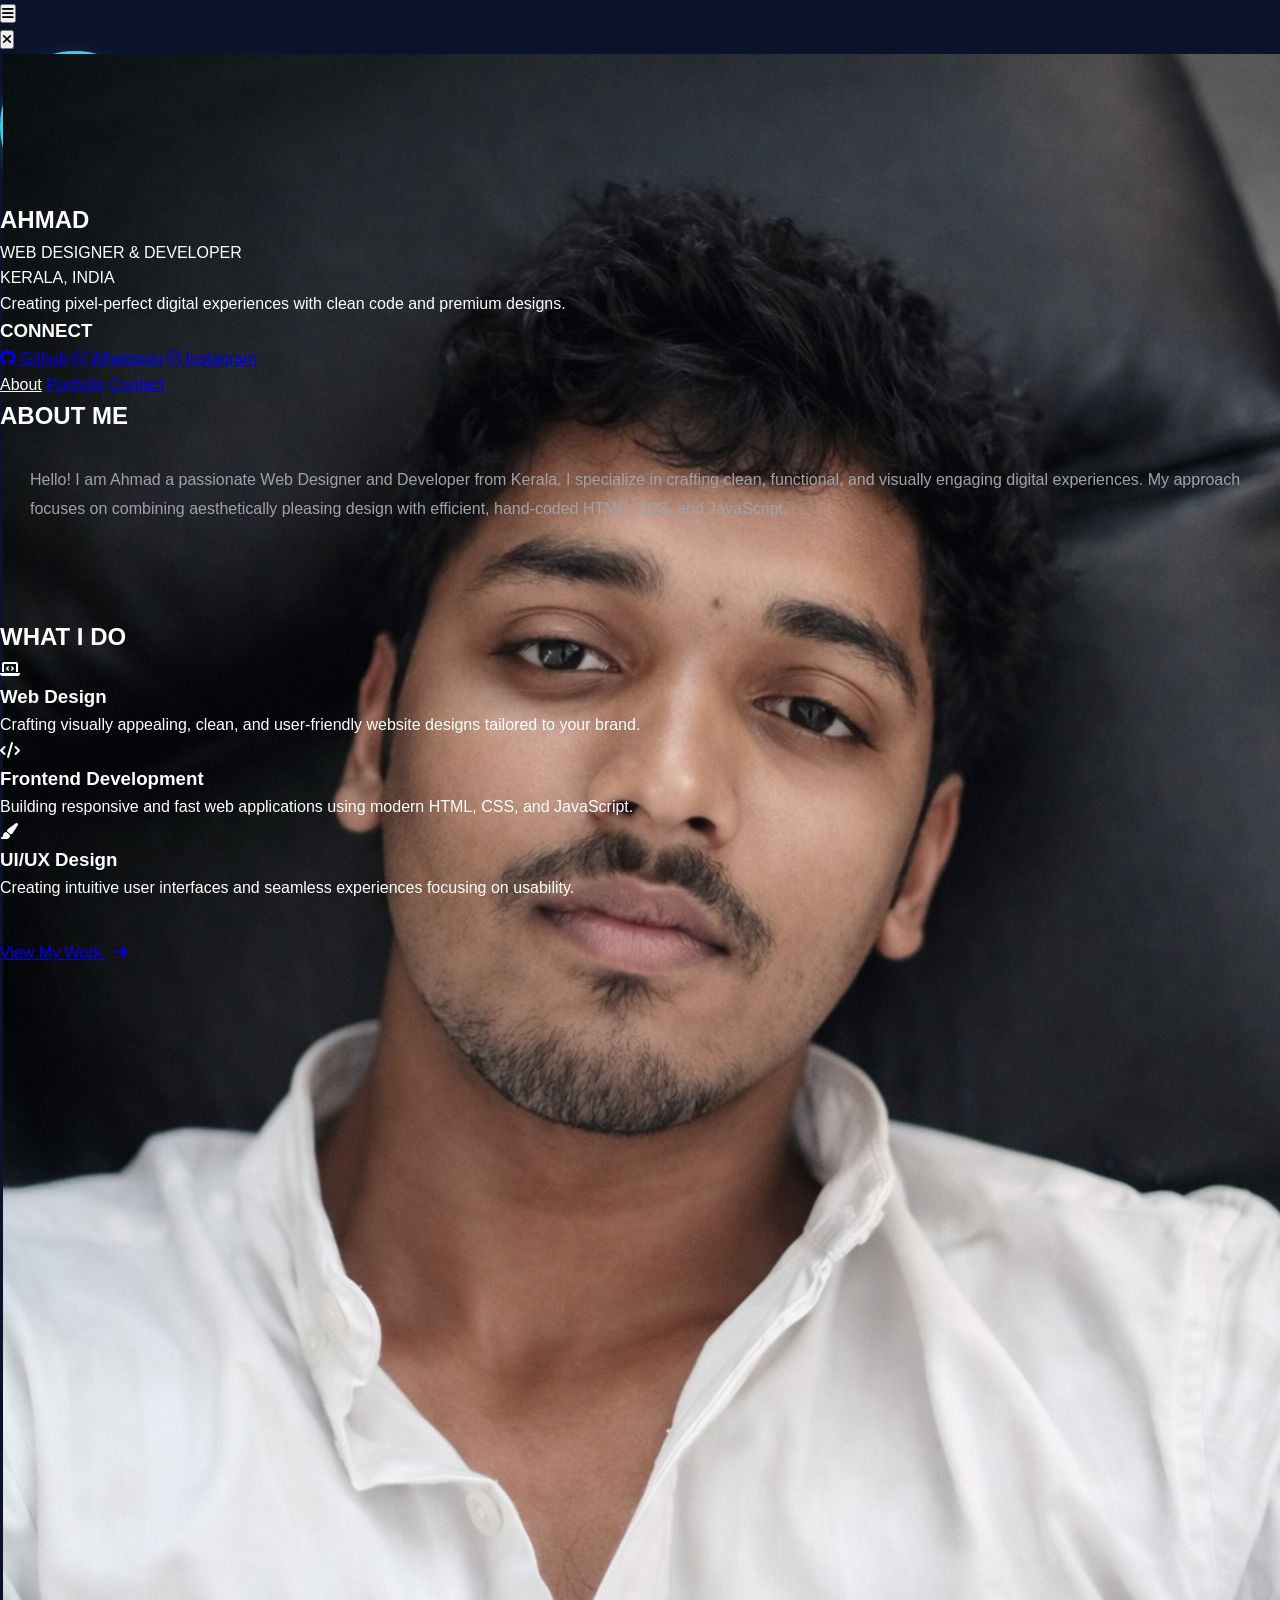
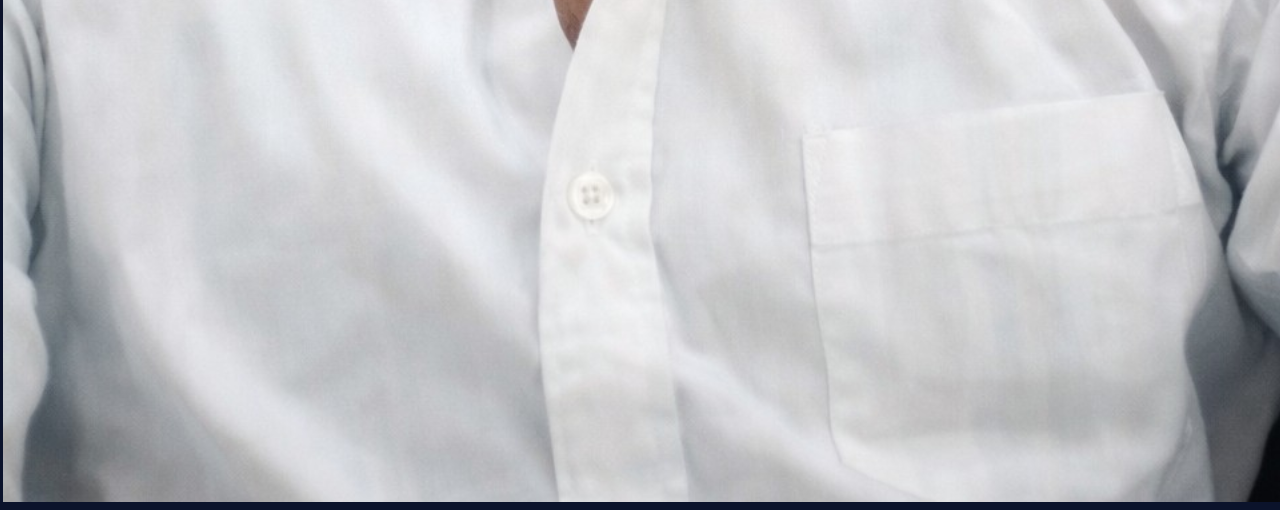
==== commit dc873c7d: "Refactor index.html for improved layout and design Updated HTML structure and styles, added new sect" ====
--- a/index.html
+++ b/index.html
@@ -1,169 +1,94 @@
 <!DOCTYPE html>
 <html lang="en">
 <head>
+    <link rel="icon" type="image/x-icon" href="favicon.png">
     <meta charset="UTF-8">
     <meta name="viewport" content="width=device-width, initial-scale=1.0">
     <title>Ahmadcv</title>
     <link rel="stylesheet" href="style.css">
-    
+    <link href="https://fonts.googleapis.com/css2?family=Outfit:wght@300;500;700;900&display=swap" rel="stylesheet">
     <link rel="stylesheet" href="https://cdnjs.cloudflare.com/ajax/libs/font-awesome/6.4.0/css/all.min.css">
 </head>
 <body>
 
-    <div class="bg-glow"></div>
+    <div class="pro-cursor"></div>
 
-    <div class="container">
-        <header class="top-bar">
-            <div class="logo">
-                <span class="logo-text">AHMAD.</span>
+    <button class="mobile-toggle" id="menu-btn">
+        <i class="fas fa-bars"></i>
+    </button>
+
+    <div class="layout-container">
+        
+        <aside class="sidebar glass-panel" id="sidebar">
+            <button class="close-btn" id="close-btn"><i class="fas fa-times"></i></button>
+
+            <div class="profile-img">
+                <img src="profile.png" alt="Ahmad">
             </div>
-            <nav>
-                <ul class="nav-links">
-                    <li><a href="#" class="tab-link active" onclick="openTab(event, 'about')">About</a></li>
-                    <li><a href="#" class="tab-link" onclick="openTab(event, 'portfolio')">Portfolio</a></li>
-                    <li><a href="#" class="tab-link" onclick="openTab(event, 'contact')">Contact</a></li>
-                </ul>
+            
+            <h1 class="name">AHMAD</h1>
+            <p class="job-title">WEB DESIGNER & DEVELOPER</p>
+            <p class="location">KERALA, INDIA</p>
+            
+            <div class="divider"></div>
+            
+            <p class="bio">Creating pixel-perfect digital experiences with clean code and premium designs.</p>
+            
+            <div class="connect-section">
+                <h3>CONNECT</h3>
+                <div class="social-grid">
+                    <a href="https://github.com/ahmad-kl" class="social-btn" target="_blank"><i class="fab fa-github"></i> <span>Github</span></a>
+                    <a href="https://wa.me/917510173642" class="social-btn" target="_blank"><i class="fab fa-whatsapp"></i> <span>Whatsapp</span></a>
+                    <a href="https://www.instagram.com/ahhmddd._?utm_source=qr&igsh=aXM5dGczaDRpajFi" class="social-btn full-width" target="_blank"><i class="fab fa-instagram"></i> <span>Instagram</span></a>
+                </div>
+            </div>
+        </aside>
+
+        <main class="content-area">
+            
+            <nav class="top-nav">
+                <a href="#about" style="color: #fff;">About</a>
+                <a href="work.html">Portfolio</a>
+                <a href="contact.html">Contact</a>
             </nav>
-        </header>
 
-        <div class="main-layout">
+            <div id="about" class="about-section" style="margin-bottom: 50px;">
+                <h2 class="section-title">ABOUT ME</h2>
+                <div class="about-content glass-panel" style="padding: 30px;">
+                    <p style="color: #a1a1aa; line-height: 1.8; font-size: 1rem; margin-bottom: 15px;">
+                        Hello! I am Ahmad a passionate Web Designer and Developer from Kerala. I specialize in crafting clean, functional, and visually engaging digital experiences. My approach focuses on combining aesthetically pleasing design with efficient, hand-coded HTML, CSS, and JavaScript.
+                    </p>
+                </div>
+            </div>
+
+            <h2 class="section-title">WHAT I DO</h2>
             
-            <aside class="left-sidebar">
-                <div class="profile-card">
-                    
-                    <div class="profile-header-flex">
-                        <div class="profile-photo-shadow">
-                            <img src="profile.png" alt="Ahmad" class="profile-img">
-                        </div>
-                        
-                        <div class="profile-titles">
-                            <h1>Ahmad</h1>
-                            <span class="title-badge">Creative Web Designer & Front-End Developer</span>
-                        </div>
-                        
-                        <button class="toggle-contacts" onclick="toggleContacts()">
-                            <span class="arrow">❯</span>
-                        </button>
-                    </div>
-
-                    <div class="profile-details">
-                        <div class="detail-item">
-                            <i class="icon">📍</i> Kollam, Kerala, India
-                        </div>
-                        <div class="detail-item">
-                            <i class="icon">✉️</i> <a href="mailto:ahmadbinabdulla786@gmail.com">ahmadbinabdulla786@gmail.com</a>
-                        </div>
-                        <div class="detail-item">
-                            <i class="icon">📞</i> +91 7510173642
-                        </div>
-                        <div class="detail-item">
-                            <i class="icon">💬</i> <a href="https://wa.me/917510173642" target="_blank">WhatsApp Me</a>
-                        </div>
-                        
-                        <div class="social-links">
-                            <a href="https://www.instagram.com/ahhmddd._?igsh=aXM5dGczaDRpajFi" target="_blank" class="social-icon" title="Instagram">
-                                <i class="fab fa-instagram"></i>
-                            </a>
-                            <a href="https://wa.me/917510173642" target="_blank" class="social-icon" title="WhatsApp">
-                                <i class="fab fa-whatsapp"></i>
-                            </a>
-                            <a href="https://github.com/ahmad-kl" target="_blank" class="social-icon" title="GitHub">
-                                <i class="fab fa-github"></i>
-                            </a>
-                        </div>
-                    </div>
+            <div class="services-scroll-container">
+                <div class="service-card glass-panel">
+                    <i class="fas fa-laptop-code"></i>
+                    <h3>Web Design</h3>
+                    <p>Crafting visually appealing, clean, and user-friendly website designs tailored to your brand.</p>
                 </div>
-            </aside>
-
-            <main class="right-content">
                 
-                <div id="about" class="tab-content active-tab">
-                    <section class="content-section">
-                        <h2>About Me</h2>
-                        <p>Hi, I'm Ahmad — a Creative Web Designer and Front-End Developer
-who loves building modern and visually appealing websites.
-
-I focus on creating clean, responsive, and user-friendly web
-experiences using HTML, CSS, and JavaScript. My goal is to turn
-ideas into beautiful and functional websites that work smoothly
-on all devices.
-
-I enjoy designing creative layouts, improving user experience,
-and continuously learning new technologies to improve my skills.</p>
-                        <h2 style="margin-top: 40px;">What I Do</h2>
-                        <div class="grid-2">
-                            <div class="card neon-border">
-                                <h3>💻 Web Design</h3>
-                                <p>I design modern and visually appealing website layouts
-with clean and creative user interfaces..</p>
-                            </div>
-                            <div class="card neon-border">
-                                <h3>🧑‍💻 Front-End Development</h3>
-                                <p>I build responsive and fast websites using
-HTML, CSS and JavaScript.</p>
-                            </div>
-                        </div>
-                    </section>
+                <div class="service-card glass-panel">
+                    <i class="fas fa-code"></i>
+                    <h3>Frontend Development</h3>
+                    <p>Building responsive and fast web applications using modern HTML, CSS, and JavaScript.</p>
                 </div>
 
-                <div id="portfolio" class="tab-content">
-                    <section class="content-section">
-                        <h2>My Projects</h2>
-                        
-                        <div class="grid-2">
-                            
-                            <div class="card project-card neon-border">
-                                <img src="course.png" alt="CH DESIGN Preview" class="project-img">
-                                <h3>IN OUT</h3>
-                                <p>A complete online platform designed for selling video editing and design courses.</p>
-                                <a href="https://in0ut.vercel.app" target="_blank" class="btn">View Live Project</a>
-                            </div>
-                            
-                            <div class="card project-card neon-border">
-                                <img src="minhajwork.png" alt="Minhaj Preview" class="project-img">
-                                <h3>Minhaj Portfolio</h3>
-                                <p> A professional portfolio website for a visual content creator.</p>
-                                <a href="https://minhajmadala.vercel.app" target="_blank" class="btn">View Live Project</a>
-                            </div>
+                <div class="service-card glass-panel">
+                    <i class="fas fa-paint-brush"></i>
+                    <h3>UI/UX Design</h3>
+                    <p>Creating intuitive user interfaces and seamless experiences focusing on usability.</p>
+                </div>
+            </div>
 
-                            <div class="card project-card neon-border">
-                                <img src="zynexdesignz.png" alt="Project 3" class="project-img">
-                                <h3>NEW PROJECT</h3>
-                                <p>Puthiya projectinte details ivide add cheyyuka...</p>
-                                <a href="https://zynexdesignz.vercel.app" target="_blank" class="btn">VIEW LIVE PROJECT</a>
-                            </div>
+            <div class="action-area" style="margin-top: 40px;">
+                <a href="work.html" class="primary-btn">View My Work <i class="fas fa-arrow-right" style="margin-left: 8px;"></i></a>
+            </div>
 
-                        </div> </section>
-                </div>
+        </main>
 
-                <div id="contact" class="tab-content">
-                    <section class="content-section">
-                        <h2>Let's Connect</h2>
-                        <form action="mailto:ahmadbinabdulla786@gmail.com" method="POST" enctype="text/plain" class="contact-form">
-                            <input type="text" name="name" placeholder="Your Name" required>
-                            <input type="email" name="email" placeholder="Your Email" required>
-                            <textarea name="message" rows="4" placeholder="Your Message" required></textarea>
-                            <button type="submit" class="submit-btn">Send Message</button>
-                        </form>
-                    </section>
-                </div>
-
-                <section id="testimonials" class="content-section" style="margin-top: 30px;">
-                    <h2>Client Feedback</h2>
-                    <div class="grid-2">
-                        <div class="card dark-card">
-                            <p>"Delivered a modern, high-converting landing page with excellent design and flow. Very professional and easy to work with."</p>
-                            <h4 class="client-name">- rahees(Business Owner)</h4>
-                        </div>
-                        <div class="card dark-card">
-                            <p>"He perfectly transformed my vision into a clean, professional portfolio. Highly impressed with the quality and attention to detail."</p>
-                            <h4 class="client-name">-Minhaj (visual content creator)</h4>
-                        </div>
-                    </div>
-                </section>
-
-            </main>
-        </div>
     </div>
 
     <script src="script.js"></script>
--- a/style.css
+++ b/style.css
@@ -1,12 +1,11 @@
-/* Premium Midnight Blue & Aqua Theme */
 :root {
-    --bg-deep: #0B132B;        /* Very Dark Blue Background */
-    --bg-card: #1C2541;        /* Slightly lighter blue for cards */
-    --accent-color: #48CAE4;   /* Bright Aqua Blue for highlights */
-    --accent-glow: rgba(72, 202, 228, 0.15); /* Soft Aqua Glow */
-    --text-main: #FFFFFF;      /* Pure White Text */
-    --text-muted: #9BA4B5;     /* Lighter Blue-Grey for paragraphs */
-    --border-color: #3A506B;   /* Professional Blue Border */
+    --bg-deep: #0B132B;        
+    --bg-card: #1C2541;        
+    --accent-color: #48CAE4;  
+    --accent-glow: rgba(72, 202, 228, 0.15); 
+    --text-main: #FFFFFF;     
+    --text-muted: #9BA4B5;     
+    --border-color: #3A506B;   
 }
 
 * {
@@ -24,13 +23,13 @@
     position: relative;
 }
 
-/* Page Load Animation 🪄 */
+
 @keyframes pageLoad {
     from { opacity: 0; transform: translateY(30px); }
     to { opacity: 1; transform: translateY(0); }
 }
 
-/* Background Ambient Glow */
+
 .bg-glow {
     position: fixed;
     top: -20%;
@@ -48,7 +47,7 @@
     padding: 0 20px 50px;
 }
 
-/* Top Bar */
+
 .top-bar {
     display: flex;
     justify-content: space-between;
@@ -110,7 +109,7 @@
     width: 100%;
 }
 
-/* Applying Page Load Animation here */
+
 .main-layout {
     display: grid;
     grid-template-columns: 320px 1fr;
@@ -122,6 +121,11 @@
 .left-sidebar {
     position: sticky;
     top: 30px;
+}
+
+
+.right-content {
+    min-width: 0; 
 }
 
 .profile-card {
@@ -146,7 +150,7 @@
     box-shadow: 0 0 15px var(--accent-color);
 }
 
-/* Desktop Flex Layout for Profile Header */
+
 .profile-header-flex {
     display: flex;
     flex-direction: column;
@@ -185,7 +189,7 @@
     color: var(--text-main);
 }
 
-/* Desktop Badge Style */
+
 .title-badge {
     color: var(--accent-color);
     font-size: 0.95rem;
@@ -219,9 +223,7 @@
     color: var(--accent-color);
 }
 
-/* =========================================
-   Social Links Styles (Circular Outline) 🔗 
-   ========================================= */
+
 .social-links {
     display: flex;
     justify-content: center; 
@@ -253,7 +255,7 @@
     box-shadow: 0 5px 15px rgba(72, 202, 228, 0.4);
 }
 
-/* Toggle Button - Hidden on Desktop */
+
 .toggle-contacts {
     display: none; 
     background: var(--bg-deep);
@@ -270,7 +272,7 @@
     background: var(--bg-card);
 }
 
-/* Arrow Icon Design */
+
 .toggle-contacts .arrow {
     color: var(--accent-color);
     font-size: 1.2rem;
@@ -280,7 +282,7 @@
     transition: transform 0.3s ease; 
 }
 
-/* Arrow rotation on toggle */
+
 .profile-details.show-details ~ * .arrow, 
 .profile-card:has(.show-details) .arrow {
     transform: rotate(90deg);
@@ -323,6 +325,7 @@
     color: var(--text-muted);
     font-size: 1.05rem;
 }
+
 
 .grid-2 {
     display: grid;
@@ -436,9 +439,37 @@
     overflow: hidden;
 }
 
-/* =========================================
-   📱 APP-LIKE MOBILE RESPONSIVE DESIGN
-   ========================================= */
+#portfolio .content-section {
+    max-width: 100%; 
+}
+
+#portfolio .grid-2 {
+    display: flex; 
+    flex-wrap: nowrap;
+    overflow-x: auto;
+    overflow-y: hidden;
+    scroll-snap-type: x mandatory;
+    padding-bottom: 20px;
+    gap: 20px;
+    width: 100%;
+    -ms-overflow-style: none;  
+    scrollbar-width: none;  
+    -webkit-overflow-scrolling: touch; 
+}
+
+#portfolio .grid-2::-webkit-scrollbar {
+    display: none; 
+}
+
+#portfolio .card.project-card {
+    flex: 0 0 auto; 
+    width: 300px; 
+    scroll-snap-align: start;
+    margin: 0;
+}
+
+
+
 
 @media (max-width: 900px) {
     
@@ -451,7 +482,7 @@
         border: none;
     }
 
-    /* Mobile Bottom Nav - Dark Blue Background */
+    
     .nav-links {
         position: fixed;
         bottom: 0;
@@ -468,7 +499,7 @@
         backdrop-filter: blur(10px);
     }
 
-    /* Mobile Menu Dot Indicator 📱 */
+    
     .nav-links a {
         display: flex;
         flex-direction: column;
@@ -547,7 +578,7 @@
         margin-bottom: 3px;
     }
 
-    /* Small badge for dark theme */
+    
     .title-badge {
         font-size: 0.65rem;
         background: rgba(72, 202, 228, 0.1); 
@@ -588,25 +619,10 @@
         border-top: 1px solid var(--border-color);
     }
 
-    /* HORIZONTAL SCROLL FOR PROJECTS */
-    #portfolio .grid-2 {
-        display: flex;
-        flex-wrap: nowrap;
-        overflow-x: auto;
-        scroll-snap-type: x mandatory;
-        padding-bottom: 15px;
-        gap: 15px;
-        scrollbar-width: none; 
-    }
-    
-    #portfolio .grid-2::-webkit-scrollbar {
-        display: none; 
-    }
     
     #portfolio .card.project-card {
-        flex: 0 0 85%; 
+        width: 85vw; 
         scroll-snap-align: center;
-        margin: 0; 
     }
 }
 
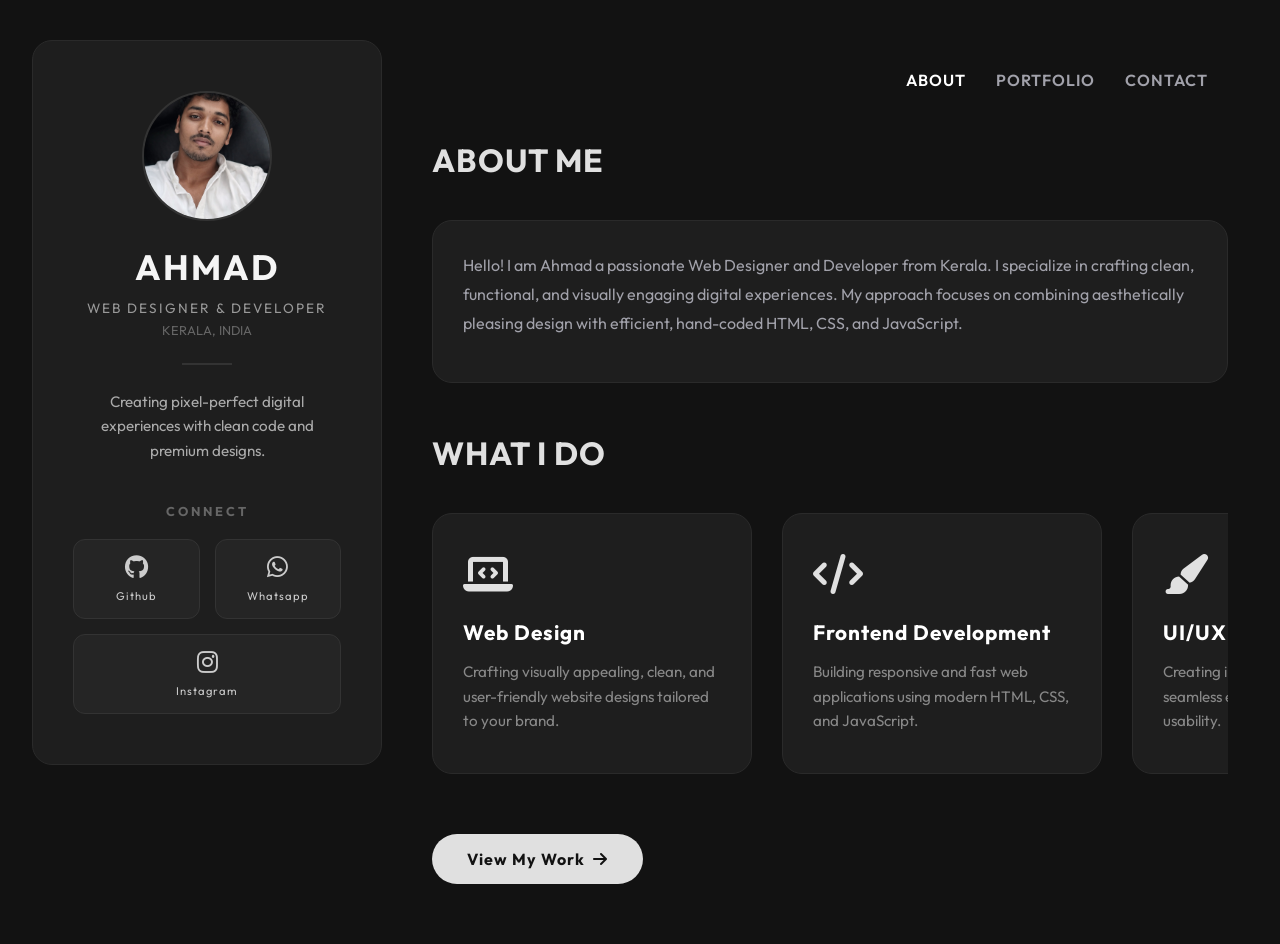
==== commit 1e685c73: "Fix HTML formatting and update links" ====
--- a/index.html
+++ b/index.html
@@ -46,11 +46,11 @@
 
         <main class="content-area">
             
-            <nav class="top-nav">
-                <a href="#about" style="color: #fff;">About</a>
-                <a href="work.html">Portfolio</a>
-                <a href="contact.html">Contact</a>
-            </nav>
+           <nav class="top-nav">
+    <a href="/" style="color: #fff;">About</a>
+    <a href="/work">Portfolio</a>
+    <a href="/contact">Contact</a>
+</nav>
 
             <div id="about" class="about-section" style="margin-bottom: 50px;">
                 <h2 class="section-title">ABOUT ME</h2>
--- a/style.css
+++ b/style.css
@@ -1,639 +1,549 @@
-:root {
-    --bg-deep: #0B132B;        
-    --bg-card: #1C2541;        
-    --accent-color: #48CAE4;  
-    --accent-glow: rgba(72, 202, 228, 0.15); 
-    --text-main: #FFFFFF;     
-    --text-muted: #9BA4B5;     
-    --border-color: #3A506B;   
-}
 
 * {
     margin: 0;
     padding: 0;
     box-sizing: border-box;
-    font-family: 'Inter', 'Segoe UI', sans-serif;
+    font-family: 'Outfit', sans-serif;
+    cursor: none; 
 }
 
 body {
-    background-color: var(--bg-deep);
-    color: var(--text-main);
-    line-height: 1.6;
+    background-color: #121212; 
+    color: #e0e0e0; 
+    min-height: 100vh;
+    display: flex;
+    justify-content: center;
+    align-items: center;
     overflow-x: hidden;
-    position: relative;
-}
-
-
-@keyframes pageLoad {
-    from { opacity: 0; transform: translateY(30px); }
-    to { opacity: 1; transform: translateY(0); }
-}
-
-
-.bg-glow {
+}
+
+
+.pro-cursor {
     position: fixed;
-    top: -20%;
-    left: -10%;
-    width: 50vw;
-    height: 50vw;
-    background: radial-gradient(circle, var(--accent-glow) 0%, transparent 60%);
-    z-index: -1;
-    pointer-events: none;
-}
-
-.container {
-    max-width: 1200px;
-    margin: auto;
-    padding: 0 20px 50px;
-}
-
-
-.top-bar {
-    display: flex;
-    justify-content: space-between;
-    align-items: center;
-    padding: 30px 0;
-    border-bottom: 1px solid var(--border-color);
-    margin-bottom: 40px;
-}
-
-.logo-text {
-    font-size: 1.8rem;
-    font-weight: 800;
-    color: var(--text-main);
-    letter-spacing: 2px;
-}
-
-.logo-text::after {
-    content: '.';
-    color: var(--accent-color);
-    text-shadow: 0 0 10px rgba(72, 202, 228, 0.4);
-}
-
-.nav-links {
-    display: flex;
-    gap: 30px;
-    list-style: none;
-}
-
-.nav-links a {
-    text-decoration: none;
-    color: var(--text-muted);
-    font-weight: 500;
-    text-transform: uppercase;
-    font-size: 0.9rem;
-    letter-spacing: 1px;
-    transition: all 0.3s ease;
-    padding-bottom: 5px;
-    position: relative;
-}
-
-.nav-links a::after {
-    content: '';
-    position: absolute;
-    width: 0;
-    height: 2px;
-    bottom: 0;
-    left: 0;
-    background-color: var(--accent-color);
-    transition: width 0.3s ease;
-    box-shadow: 0 0 8px rgba(72, 202, 228, 0.5);
-}
-
-.nav-links a:hover, .nav-links a.active {
-    color: var(--accent-color);
-    text-shadow: 0 0 8px rgba(72, 202, 228, 0.3);
-}
-
-.nav-links a.active::after {
-    width: 100%;
-}
-
-
-.main-layout {
-    display: grid;
-    grid-template-columns: 320px 1fr;
-    gap: 50px;
-    align-items: start;
-    animation: pageLoad 0.8s cubic-bezier(0.16, 1, 0.3, 1) forwards;
-}
-
-.left-sidebar {
-    position: sticky;
-    top: 30px;
-}
-
-
-.right-content {
-    min-width: 0; 
-}
-
-.profile-card {
-    background-color: var(--bg-card);
-    padding: 40px 25px;
-    border-radius: 16px;
-    text-align: center;
-    border: 1px solid var(--border-color);
-    box-shadow: 0 10px 30px rgba(0,0,0,0.2); 
-    position: relative;
-    overflow: hidden;
-}
-
-.profile-card::before {
-    content: '';
-    position: absolute;
     top: 0;
     left: 0;
-    width: 100%;
-    height: 3px;
-    background: var(--accent-color);
-    box-shadow: 0 0 15px var(--accent-color);
-}
-
-
-.profile-header-flex {
+    width: 20px;
+    height: 20px;
+    background-color: #fff;
+    border-radius: 50%;
+    pointer-events: none;
+    z-index: 9999;
+    transform: translate(-50%, -50%);
+    mix-blend-mode: difference;
+    transition: width 0.3s ease, height 0.3s ease;
+}
+
+
+body:has(a:hover) .pro-cursor,
+body:has(.service-card:hover) .pro-cursor,
+body:has(button:hover) .pro-cursor {
+    width: 60px;
+    height: 60px;
+}
+
+
+.layout-container {
+    width: 95%;
+    max-width: 1400px;
+    min-height: 90vh;
+    display: flex;
+    gap: 30px;
+    margin: 40px auto;
+}
+
+.glass-panel {
+    background: #1e1e1e;
+    border: 1px solid #2a2a2a;
+    border-radius: 20px;
+}
+
+
+.sidebar {
+    flex: 0 0 350px;
+    padding: 50px 40px;
     display: flex;
     flex-direction: column;
     align-items: center;
-}
-
-.profile-photo-shadow {
-    position: relative;
-    display: inline-block;
-    margin-bottom: 25px;
-}
-
-.profile-photo-shadow::after {
-    content: '';
-    position: absolute;
-    top: -5px; left: -5px; right: -5px; bottom: -5px;
-    background: var(--accent-color);
+    text-align: center;
+    height: fit-content;
+    position: sticky;
+    top: 40px;
+}
+
+.profile-img img {
+    width: 130px;
+    height: 130px;
     border-radius: 50%;
-    z-index: -1;
-    filter: blur(15px);
-    opacity: 0.3;
-}
-
-.profile-img {
-    width: 150px;
-    height: 150px;
-    border-radius: 50%;
+    border: 2px solid #333; 
+    margin-bottom: 20px;
     object-fit: cover;
-    border: 3px solid var(--accent-color); 
-    box-shadow: 0 5px 15px rgba(72, 202, 228, 0.3);
-}
-
-.profile-titles h1 {
-    font-size: 1.8rem;
-    margin-bottom: 5px;
-    color: var(--text-main);
-}
-
-
-.title-badge {
-    color: var(--accent-color);
+}
+
+.name {
+    font-size: 2.2rem;
+    font-weight: 700;
+    letter-spacing: 2px;
+    color: #f5f5f5;
+}
+
+.job-title {
+    font-size: 0.85rem;
+    color: #999;
+    letter-spacing: 2px;
+    margin-top: 10px;
+}
+
+.location {
+    font-size: 0.8rem;
+    color: #666;
+    margin-top: 5px;
+}
+
+.divider {
+    width: 50px;
+    height: 2px;
+    background: #333;
+    margin: 25px 0;
+}
+
+.bio {
     font-size: 0.95rem;
+    color: #aaa;
+    line-height: 1.6;
+}
+
+.connect-section {
+    margin-top: 40px;
+    width: 100%;
+}
+
+.connect-section h3 {
+    font-size: 0.8rem;
+    letter-spacing: 3px;
+    color: #666;
     margin-bottom: 20px;
-    letter-spacing: 1px;
-    display: block;
-    font-weight: 500;
-}
-
-.profile-details {
+}
+
+.social-grid {
+    display: grid;
+    grid-template-columns: 1fr 1fr;
+    gap: 15px;
+}
+
+.social-btn {
+    background: #252525;
+    border: 1px solid #333;
+    padding: 15px;
+    border-radius: 12px;
+    color: #ccc;
+    text-decoration: none;
     display: flex;
     flex-direction: column;
-    gap: 15px;
-    font-size: 0.9rem;
-    text-align: left;
-    padding-top: 25px;
-    border-top: 1px solid var(--border-color);
-}
-
-.detail-item {
-    color: var(--text-muted);
-}
-
-.detail-item a {
-    color: var(--text-muted);
+    align-items: center;
+    gap: 10px;
+    transition: all 0.3s ease;
+}
+
+.social-btn i { font-size: 1.5rem; }
+.social-btn span { font-size: 0.7rem; letter-spacing: 1px; }
+
+.full-width { grid-column: span 2; }
+
+.social-btn:hover {
+    background: #333;
+    border-color: #555;
+    transform: translateY(-2px);
+    color: #fff;
+}
+
+.content-area {
+    flex: 1;
+    padding: 20px;
+    min-width: 0; 
+}
+
+
+.top-nav {
+    display: flex;
+    justify-content: flex-end;
+    gap: 30px;
+    margin-bottom: 50px;
+    padding-top: 10px;
+    flex-wrap: wrap;
+    padding-right: 20px;
+}
+
+.top-nav a {
+    color: #a1a1aa;
     text-decoration: none;
-    transition: 0.3s;
-}
-
-.detail-item a:hover {
-    color: var(--accent-color);
-}
-
-
-.social-links {
-    display: flex;
-    justify-content: center; 
-    gap: 15px;
-    margin-top: 15px;
-    padding-top: 20px;
-    border-top: 1px dashed var(--border-color);
-}
-
-.social-icon {
-    color: var(--text-muted);
-    text-decoration: none;
-    font-size: 1.2rem;
-    width: 42px; 
-    height: 42px; 
-    display: flex;
-    align-items: center;
-    justify-content: center;
-    border: 1px solid var(--border-color); 
-    border-radius: 50%; 
-    transition: all 0.3s ease;
-}
-
-.social-icon:hover {
-    color: var(--bg-deep); 
-    background-color: var(--accent-color); 
-    border-color: var(--accent-color);
-    transform: translateY(-3px); 
-    box-shadow: 0 5px 15px rgba(72, 202, 228, 0.4);
-}
-
-
-.toggle-contacts {
-    display: none; 
-    background: var(--bg-deep);
-    border: 1px solid var(--border-color);
-    padding: 8px 12px;
-    border-radius: 8px;
-    cursor: pointer;
-    margin: 0 auto 10px auto;
-    transition: 0.3s;
-}
-
-.toggle-contacts:hover {
-    border-color: var(--accent-color);
-    background: var(--bg-card);
-}
-
-
-.toggle-contacts .arrow {
-    color: var(--accent-color);
-    font-size: 1.2rem;
-    font-weight: bold;
-    display: block;
-    line-height: 1;
-    transition: transform 0.3s ease; 
-}
-
-
-.profile-details.show-details ~ * .arrow, 
-.profile-card:has(.show-details) .arrow {
-    transform: rotate(90deg);
-}
-
-.tab-content {
-    display: none;
-    animation: fadeSlideUp 0.6s cubic-bezier(0.16, 1, 0.3, 1);
-}
-
-.tab-content.active-tab {
-    display: block;
-}
-
-@keyframes fadeSlideUp {
-    from { opacity: 0; transform: translateY(20px); }
-    to { opacity: 1; transform: translateY(0); }
-}
-
-.content-section {
-    background-color: var(--bg-card);
-    padding: 40px;
-    border-radius: 16px;
-    border: 1px solid var(--border-color);
-    box-shadow: 0 5px 20px rgba(0,0,0,0.1);
-}
-
-.content-section h2 {
-    font-size: 2.2rem;
-    margin-bottom: 25px;
-    color: var(--text-main);
-}
-
-.content-section h2::after {
-    content: '.';
-    color: var(--accent-color);
-}
-
-.content-section p {
-    color: var(--text-muted);
-    font-size: 1.05rem;
-}
-
-
-.grid-2 {
-    display: grid;
-    grid-template-columns: repeat(auto-fit, minmax(250px, 1fr));
-    gap: 25px;
-    margin-top: 20px;
-}
-
-.card {
-    background: var(--bg-deep);
-    padding: 30px;
-    border-radius: 12px;
-    border: 1px solid var(--border-color);
-    transition: all 0.4s ease;
-    position: relative;
-}
-
-.card:hover {
-    transform: translateY(-5px);
-    border-color: var(--accent-color);
-    box-shadow: 0 10px 20px rgba(72, 202, 228, 0.1); 
-}
-
-.card h3 {
-    margin-bottom: 12px;
-    color: var(--text-main);
-    font-size: 1.3rem;
-}
-
-.btn {
-    display: inline-block;
-    margin-top: 20px;
-    padding: 10px 20px;
-    background: transparent;
-    border: 1px solid var(--accent-color);
-    color: var(--accent-color);
-    text-decoration: none;
-    border-radius: 4px;
-    font-size: 0.9rem;
+    font-size: 1rem;
     font-weight: 600;
     text-transform: uppercase;
-    transition: 0.3s;
-}
-
-.btn:hover {
-    background: var(--accent-color);
-    color: var(--bg-deep); 
-    box-shadow: 0 5px 15px rgba(72, 202, 228, 0.4);
-}
-
-.client-name {
-    margin-top: 15px;
-    color: var(--accent-color);
-    font-style: italic;
-}
-
-.contact-form input, .contact-form textarea {
-    width: 100%;
-    padding: 16px;
-    margin-bottom: 20px;
-    background: var(--bg-deep);
-    border: 1px solid var(--border-color);
-    color: var(--text-main);
+    letter-spacing: 1px;
+    transition: color 0.3s ease;
+}
+
+.top-nav a:hover {
+    color: #fff;
+}
+
+.section-title {
+    font-size: 2rem;
+    font-weight: 700;
+    margin-bottom: 40px;
+    letter-spacing: 1px;
+    color: #e0e0e0;
+}
+
+.services-scroll-container {
+    display: flex;
+    gap: 30px;
+    overflow-x: auto;
+    scroll-snap-type: x mandatory;
+    padding-bottom: 20px;
+    -webkit-overflow-scrolling: touch;
+}
+
+.services-scroll-container::-webkit-scrollbar {
+    height: 6px;
+}
+.services-scroll-container::-webkit-scrollbar-thumb {
+    background: #333;
+    border-radius: 10px;
+}
+.services-scroll-container::-webkit-scrollbar-track {
+    background: #121212;
+}
+
+.service-card {
+    min-width: 320px;
+    scroll-snap-align: start;
+    padding: 40px 30px;
+    transition: transform 0.3s ease, border-color 0.3s ease;
+}
+
+.service-card:hover {
+    transform: translateY(-5px);
+    border-color: #555; 
+}
+
+.service-card i {
+    font-size: 2.5rem;
+    color: #e0e0e0;
+    margin-bottom: 25px;
+}
+
+.service-card h3 {
+    font-size: 1.3rem;
+    margin-bottom: 15px;
+    color: #fff;
+    letter-spacing: 1px;
+}
+
+.service-card p {
+    font-size: 0.95rem;
+    color: #888;
+    line-height: 1.6;
+}
+
+.action-area {
+    margin-top: 20px;
+}
+
+.primary-btn {
+    display: inline-flex;
+    align-items: center;
+    background: #e0e0e0;
+    color: #121212;
+    padding: 15px 35px;
+    border-radius: 30px;
+    text-decoration: none;
+    font-weight: 700;
+    letter-spacing: 1px;
+    transition: transform 0.3s ease, background 0.3s ease;
+}
+
+.primary-btn:hover {
+    background: #fff;
+    transform: translateY(-3px);
+}
+
+.mobile-toggle {
+    display: none;
+    position: fixed;
+    top: 20px;
+    left: 20px;
+    background: #1e1e1e;
+    color: #fff;
+    border: 1px solid #333;
+    padding: 10px 15px;
     border-radius: 8px;
-    outline: none;
-    transition: 0.3s;
-}
-
-.contact-form input:focus, .contact-form textarea:focus {
-    border-color: var(--accent-color);
-    box-shadow: 0 0 0 3px rgba(72, 202, 228, 0.15); 
-}
-
-.contact-form input::placeholder, .contact-form textarea::placeholder {
-    color: #6c7a9c; 
-}
-
-.submit-btn {
-    padding: 15px 30px;
-    background: var(--accent-color);
-    color: var(--bg-deep);
+    font-size: 1.5rem;
+    cursor: pointer;
+    z-index: 1000;
+}
+
+.close-btn {
+    display: none;
+    position: absolute;
+    top: 20px;
+    right: 20px;
+    background: transparent;
+    color: #fff;
     border: none;
-    border-radius: 4px;
+    font-size: 1.5rem;
     cursor: pointer;
-    font-weight: 700;
-    font-size: 1rem;
-    text-transform: uppercase;
-    transition: 0.3s;
-}
-
-.submit-btn:hover {
-    background: #3ab2c9; 
-    box-shadow: 0 5px 15px rgba(72, 202, 228, 0.4);
+}
+
+@media (max-width: 1000px) {
+    .layout-container {
+        flex-direction: column;
+    }
+
+    .mobile-toggle {
+        display: block; 
+    }
+
+    .top-nav {
+        justify-content: center;
+        margin-top: 60px;
+    }
+
+    .sidebar {
+        position: fixed;
+        top: 0;
+        left: -100%; 
+        width: 320px;
+        height: 100vh;
+        z-index: 1001;
+        overflow-y: auto;
+        transition: left 0.4s ease;
+        border-radius: 0;
+        border-right: 1px solid #333;
+    }
+
+    .sidebar.active {
+        left: 0;
+    }
+
+    .close-btn {
+        display: block;
+    }
+
+    .content-area {
+        padding: 10px;
+    }
+}
+
+.header-right {
+    margin-bottom: 40px;
+    border-bottom: 1px solid #2a2a2a;
+    padding-bottom: 20px;
+}
+
+.header-right .section-title {
+    margin-bottom: 10px; 
+}
+
+
+.project-grid {
+    display: grid;
+    grid-template-columns: repeat(auto-fit, minmax(320px, 1fr)); 
+    gap: 30px;
+    margin-bottom: 50px;
+}
+
+
+.project-card {
+    padding: 25px;
+    transition: transform 0.4s ease, border-color 0.4s ease, box-shadow 0.4s ease;
+    display: flex;
+    flex-direction: column;
+}
+
+.project-card:hover {
+    transform: translateY(-8px);
+    border-color: #555;
+    box-shadow: 0 10px 30px rgba(0, 0, 0, 0.5); 
 }
 
 .project-img {
     width: 100%;
-    height: 200px;
-    object-fit: cover; 
-    border-radius: 8px; 
+    height: 220px;
+    border-radius: 12px;
+    background-color: #2a2a2a;
+    background-size: cover;
+    background-position: center;
+    margin-bottom: 25px;
+    transition: transform 0.5s ease;
+}
+
+.project-card:hover .project-img {
+    transform: scale(1.02);
+}
+
+.project-card h3 {
+    font-size: 1.4rem;
+    margin-bottom: 8px;
+    color: #f5f5f5;
+    letter-spacing: 0.5px;
+}
+
+.project-card p {
+    font-size: 0.95rem;
+    color: #888;
+    margin-bottom: auto; 
+}
+
+
+.project-link {
+    color: #888;
+    font-size: 0.85rem;
+    font-weight: 600;
+    text-decoration: none;
+    margin-top: 20px;
+    display: inline-flex;
+    align-items: center;
+    text-transform: uppercase;
+    letter-spacing: 1px;
+    transition: color 0.3s ease;
+}
+
+.project-link i {
+    margin-left: 8px;
+    transition: transform 0.3s ease;
+}
+
+.project-card:hover .project-link {
+    color: #e0e0e0;
+}
+
+.project-card:hover .project-link i {
+    transform: translateX(5px); 
+}
+
+
+@media (max-width: 768px) {
+    .project-grid {
+        grid-template-columns: 1fr; 
+    }
+    
+    .project-img {
+        height: 200px;
+    }
+}
+
+.contact-wrapper {
+    display: grid;
+    grid-template-columns: 2fr 1fr; 
+    gap: 30px;
+    margin-bottom: 50px;
+}
+
+.form-container {
+    padding: 40px;
+}
+
+.contact-form .input-group {
+    margin-bottom: 25px;
+}
+
+.contact-form label {
+    display: block;
+    font-size: 0.9rem;
+    color: #888;
+    margin-bottom: 10px;
+    letter-spacing: 1px;
+    font-weight: 500;
+}
+
+.contact-form input,
+.contact-form textarea {
+    width: 100%;
+    background-color: #121212;
+    border: 1px solid #333;
+    color: #e0e0e0;
+    padding: 15px 20px;
+    border-radius: 12px;
+    font-family: 'Outfit', sans-serif;
+    font-size: 1rem;
+    outline: none;
+    transition: border-color 0.3s ease, box-shadow 0.3s ease;
+}
+
+
+.contact-form input:focus,
+.contact-form textarea:focus {
+    border-color: #555;
+    box-shadow: 0 0 0 3px rgba(255, 255, 255, 0.05);
+}
+
+
+.submit-btn {
+    background: #e0e0e0;
+    color: #121212;
+    border: none;
+    padding: 15px 35px;
+    border-radius: 30px;
+    font-size: 1rem;
+    font-weight: 700;
+    cursor: none; 
+    transition: transform 0.3s ease, background 0.3s ease;
+    font-family: 'Outfit', sans-serif;
+    margin-top: 10px;
+}
+
+.submit-btn:hover {
+    background: #fff;
+    transform: translateY(-3px);
+}
+
+
+.contact-info {
+    display: flex;
+    flex-direction: column;
+    gap: 20px;
+}
+
+.info-card {
+    padding: 30px;
+    text-align: center;
+    display: flex;
+    flex-direction: column;
+    justify-content: center;
+    align-items: center;
+    transition: transform 0.3s ease;
+}
+
+.info-card:hover {
+    transform: translateY(-5px);
+}
+
+.info-card i {
+    font-size: 2rem;
+    color: #666;
     margin-bottom: 15px;
-    border: 1px solid var(--border-color);
-    transition: transform 0.4s ease;
-}
-
-.project-card:hover .project-img {
-    transform: scale(1.03);
-}
-
-.project-card {
-    overflow: hidden;
-}
-
-#portfolio .content-section {
-    max-width: 100%; 
-}
-
-#portfolio .grid-2 {
-    display: flex; 
-    flex-wrap: nowrap;
-    overflow-x: auto;
-    overflow-y: hidden;
-    scroll-snap-type: x mandatory;
-    padding-bottom: 20px;
-    gap: 20px;
-    width: 100%;
-    -ms-overflow-style: none;  
-    scrollbar-width: none;  
-    -webkit-overflow-scrolling: touch; 
-}
-
-#portfolio .grid-2::-webkit-scrollbar {
-    display: none; 
-}
-
-#portfolio .card.project-card {
-    flex: 0 0 auto; 
-    width: 300px; 
-    scroll-snap-align: start;
-    margin: 0;
-}
-
-
+    transition: color 0.3s ease;
+}
+
+.info-card:hover i {
+    color: #e0e0e0;
+}
+
+.info-card h4 {
+    font-size: 1.1rem;
+    margin-bottom: 5px;
+    color: #f5f5f5;
+}
+
+.info-card p {
+    font-size: 0.95rem;
+    color: #888;
+}
 
 
 @media (max-width: 900px) {
-    
-    .top-bar .logo {
-        display: none; 
-    }
-    .top-bar {
-        padding: 0;
-        margin: 0;
-        border: none;
-    }
-
-    
-    .nav-links {
-        position: fixed;
-        bottom: 0;
-        left: 0;
-        width: 100%;
-        background-color: rgba(11, 19, 43, 0.95); 
-        display: flex;
-        justify-content: space-around;
-        padding: 15px 10px;
-        margin: 0;
-        border-top: 1px solid var(--border-color);
-        box-shadow: 0 -5px 20px rgba(0,0,0,0.2); 
-        z-index: 1000;
-        backdrop-filter: blur(10px);
-    }
-
-    
-    .nav-links a {
-        display: flex;
-        flex-direction: column;
-        align-items: center;
-        gap: 5px;
-        font-size: 0.8rem;
-    }
-
-    .nav-links a::after {
-        content: '';
-        position: static;
-        width: 5px;
-        height: 5px;
-        border-radius: 50%;
-        background-color: transparent;
-        transition: 0.3s;
-        box-shadow: none;
-    }
-
-    .nav-links a.active {
-        color: var(--accent-color);
-        font-weight: 700;
-    }
-
-    .nav-links a.active::after {
-        background-color: var(--accent-color);
-        width: 5px; /* Keeps the dot size */
-    }
-    
-    body {
-        padding-bottom: 80px; 
-    }
-
-    .main-layout {
+    .contact-wrapper {
         grid-template-columns: 1fr; 
-        gap: 20px;
-    }
-    
-    .left-sidebar {
-        position: relative;
-        top: 0;
-    }
-
-    .profile-card {
-        padding: 15px;
-        margin-top: 15px;
-        border-radius: 12px;
-    }
-
-    .profile-header-flex {
-        flex-direction: row;
-        justify-content: space-between;
-        align-items: center;
-        width: 100%;
-        text-align: left;
-    }
-
-    .profile-photo-shadow {
-        margin-bottom: 0;
-        flex-shrink: 0;
-    }
-
-    .profile-img {
-        width: 60px; 
-        height: 60px;
-        border-width: 2px;
-    }
-
-    .profile-titles {
-        flex-grow: 1;
-        padding: 0 15px;
-    }
-
-    .profile-titles h1 {
-        font-size: 1.2rem;
-        margin-bottom: 3px;
-    }
-
-    
-    .title-badge {
-        font-size: 0.65rem;
-        background: rgba(72, 202, 228, 0.1); 
-        border: 1px solid rgba(72, 202, 228, 0.3);
-        padding: 4px 8px;
-        border-radius: 6px;
-        margin-bottom: 0;
-        display: inline-block;
-        line-height: 1.3;
-        color: var(--accent-color);
-        font-weight: 600;
-    }
-
-    .toggle-contacts {
-        display: flex; 
-        flex-direction: column;
-        justify-content: center;
-        align-items: center;
-        margin: 0;
-        flex-shrink: 0;
-        padding: 8px 15px; 
-    }
-
-    .profile-details {
-        max-height: 0;
-        overflow: hidden;
-        opacity: 0;
-        padding-top: 0;
-        border-top: none;
-        transition: all 0.5s ease-in-out;
-    }
-
-    .profile-details.show-details {
-        max-height: 400px; 
-        opacity: 1;
-        padding-top: 20px;
-        margin-top: 15px;
-        border-top: 1px solid var(--border-color);
-    }
-
-    
-    #portfolio .card.project-card {
-        width: 85vw; 
-        scroll-snap-align: center;
-    }
-}
-
-@media (max-width: 600px) {
-    .container {
-        padding: 0 15px 30px; 
-    }
-    .content-section {
-        padding: 25px 20px; 
-    }
-    .content-section h2 {
-        font-size: 1.8rem; 
-    }
-}
+    }
+}
